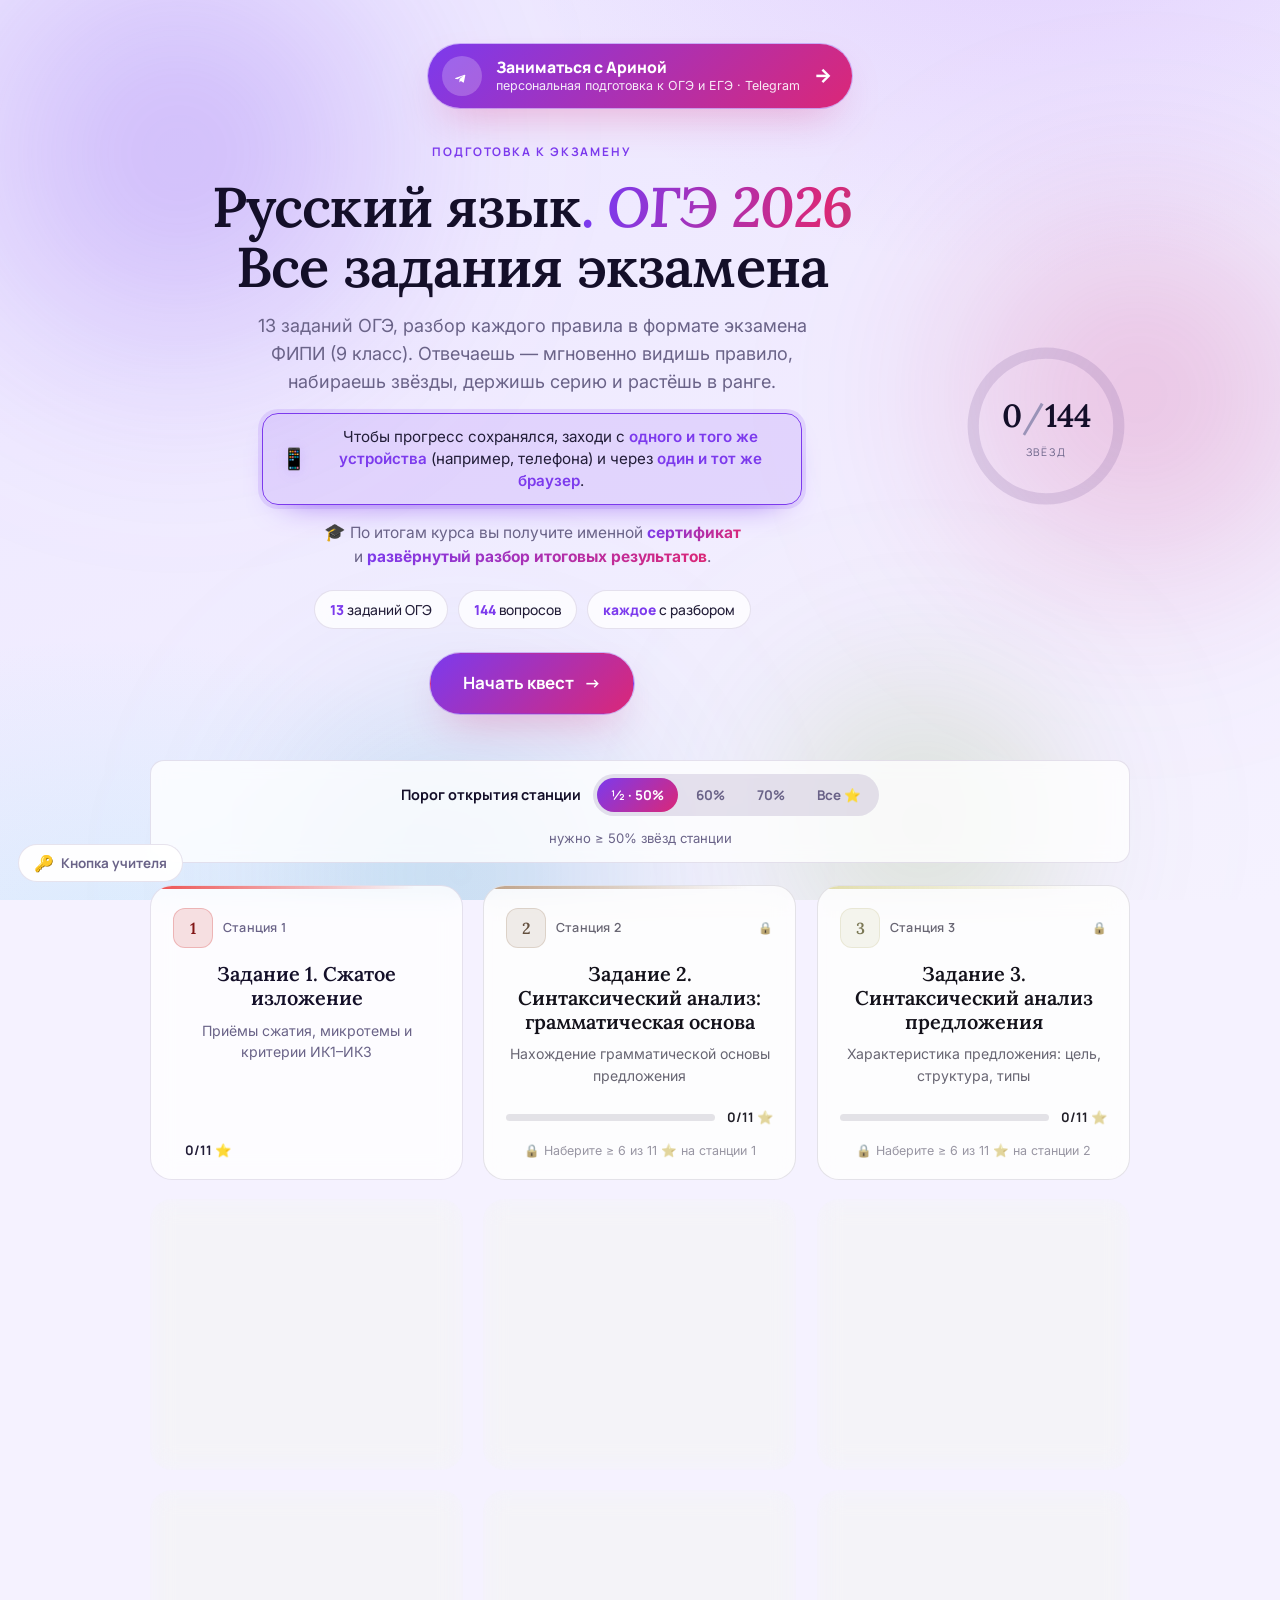
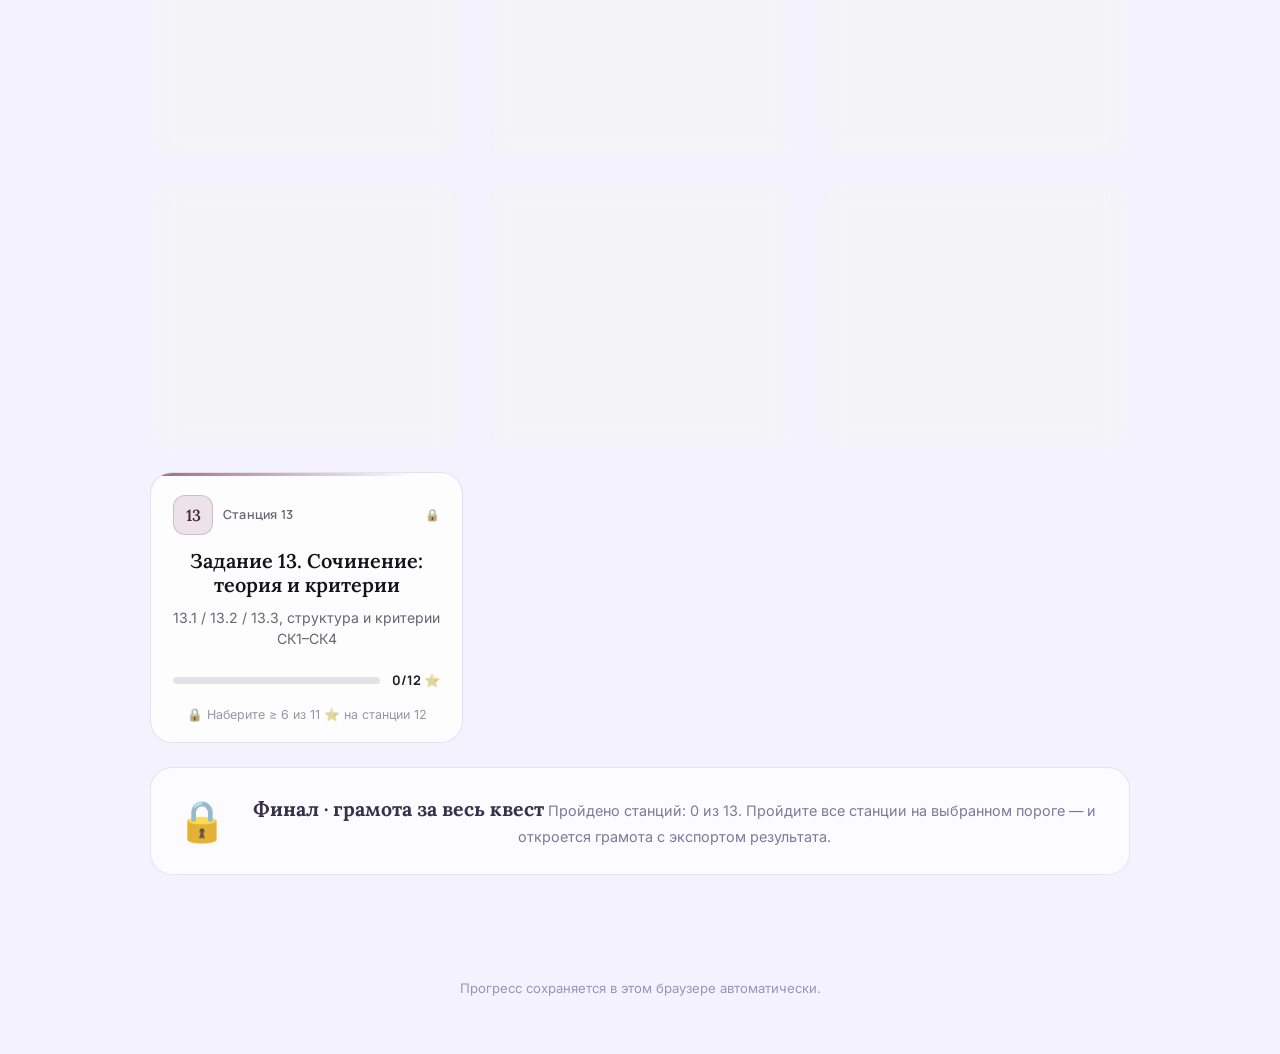
==== index.html @ b10a76df "Тренажёр ОГЭ 2026 по русскому языку — все задания 1–13 Co-Authored-By: Claude Opus 4.8 (1M context) " ====
<!doctype html>
<html lang="ru">
<head>
  <meta charset="utf-8" />
  <meta name="viewport" content="width=device-width, initial-scale=1, viewport-fit=cover" />
  <meta name="description" content="Тренажёр ОГЭ 2026 по русскому языку для 9 класса: все задания 1–13 в формате экзамена ФИПИ — изложение, синтаксический и пунктуационный анализ, орфография, грамматические нормы, синонимия словосочетаний, анализ текста, средства выразительности, лексика, сочинение 13.1/13.2/13.3. Разбор каждого правила. От репетитора Арины Галицкой." />
  <meta name="theme-color" content="#0b0d14" media="(prefers-color-scheme: dark)" />
  <meta name="theme-color" content="#f6f1e7" media="(prefers-color-scheme: light)" />
  <link rel="preconnect" href="https://fonts.googleapis.com" />
  <link rel="preconnect" href="https://fonts.gstatic.com" crossorigin />
  <link href="https://fonts.googleapis.com/css2?family=Inter:wght@400;500;600;700;800&family=Manrope:wght@500;600;700;800&family=Lora:ital,wght@0,500;0,600;0,700;1,500;1,600&display=swap" rel="stylesheet" />
  <title>Русский язык · ОГЭ 2026 — тренажёр всех заданий 1–13 (9 класс)</title>
  <link rel="stylesheet" href="styles.css?v=1" />
</head>
<body>
  <div class="aurora" aria-hidden="true">
    <span class="blob b1"></span><span class="blob b2"></span><span class="blob b3"></span><span class="blob b4"></span>
  </div>

  <div class="page">

    <!-- ===== MAP / HOME ===== -->
    <section class="view view-map" id="view-map">
      <a class="cta-banner cta-top" href="https://t.me/ArinaGalitskaya" target="_blank" rel="noopener" aria-label="Записаться на занятие с Ариной в Telegram">
        <span class="cta-ico" aria-hidden="true">
          <svg viewBox="0 0 24 24" width="20" height="20" fill="currentColor"><path d="M9.04 15.66 8.85 19.4c.27 0 .39-.11.53-.25l1.27-1.21 2.63 1.93c.48.27.83.13.95-.45l1.72-8.07.01-.01c.16-.74-.27-1.03-.74-.85L4.06 14.36c-.73.28-.72.69-.12.87l2.6.81 6.05-3.81c.29-.18.55-.08.34.1z"/></svg>
        </span>
        <span class="cta-content">
          <strong>Заниматься с&nbsp;Ариной</strong>
          <span class="cta-sub">персональная подготовка к&nbsp;ОГЭ и&nbsp;ЕГЭ · Telegram</span>
        </span>
        <span class="cta-arrow" aria-hidden="true">→</span>
      </a>

      <header class="hero">
        <div class="hero-body">
          <span class="eyebrow">подготовка к&nbsp;экзамену</span>
          <h1 class="hero-title">Русский язык<span class="hero-dot">.</span> <span class="grad">ОГЭ&nbsp;2026</span><br />Все задания экзамена</h1>
          <p class="hero-sub">13 заданий ОГЭ, разбор каждого правила в&nbsp;формате экзамена ФИПИ (9&nbsp;класс). Отвечаешь — мгновенно видишь правило, набираешь звёзды, держишь серию и&nbsp;растёшь в&nbsp;ранге.</p>
          <p class="hero-note"><span class="hero-note-ico" aria-hidden="true">📱</span><span>Чтобы прогресс сохранялся, заходи с&nbsp;<b>одного и&nbsp;того&nbsp;же устройства</b> (например, телефона) и&nbsp;через <b>один и&nbsp;тот&nbsp;же браузер</b>.</span></p>
          <p class="hero-reward"><span class="hero-reward-ico" aria-hidden="true">🎓</span> По итогам курса вы получите именной <b>сертификат</b> и&nbsp;<b>развёрнутый разбор итоговых результатов</b>.</p>
          <div class="hero-chips">
            <span class="chip"><b>13</b> заданий ОГЭ</span>
            <span class="chip"><b id="chip-q">130</b> вопросов</span>
            <span class="chip"><b>каждое</b> с&nbsp;разбором</span>
          </div>
          <button class="btn btn-primary btn-lg hero-cta" id="start-btn" type="button">
            <span id="start-label">Начать квест</span><span class="btn-arrow" aria-hidden="true">→</span>
          </button>
        </div>

        <div class="progress-orb" role="status" aria-label="Общий прогресс">
          <svg viewBox="0 0 120 120" class="orb-ring" aria-hidden="true">
            <defs>
              <linearGradient id="orbgrad" x1="0" y1="0" x2="1" y2="1">
                <stop offset="0%" stop-color="#c084fc" /><stop offset="100%" stop-color="#ec4899" />
              </linearGradient>
            </defs>
            <circle class="orb-track" cx="60" cy="60" r="52" />
            <circle class="orb-fill" id="orb-fill" cx="60" cy="60" r="52" />
          </svg>
          <div class="orb-inner">
            <span class="orb-num"><span id="stars-earned">0</span><span class="orb-slash">/</span><span id="stars-total">0</span></span>
            <span class="orb-label">звёзд</span>
          </div>
        </div>
      </header>

      <div class="rank-banner" id="rank-banner" hidden></div>

      <div class="settings" id="settings">
        <span class="set-label">Порог открытия станции</span>
        <div class="set-options" id="set-options" role="group" aria-label="Порог открытия станции">
          <button type="button" data-th="0.5">½&nbsp;· 50%</button>
          <button type="button" data-th="0.6">60%</button>
          <button type="button" data-th="0.7">70%</button>
          <button type="button" data-th="1">Все&nbsp;⭐</button>
        </div>
        <span class="set-hint" id="set-hint"></span>
      </div>

      <div class="map-grid" id="map-grid" aria-label="Карта квеста"></div>

      <div class="finale" id="finale"></div>

      <div class="map-footer">
        <button class="btn btn-ghost" id="reset-progress" type="button">Сбросить прогресс</button>
        <p class="map-note">Прогресс сохраняется в&nbsp;этом браузере автоматически.</p>
      </div>

      <button class="teacher-btn" id="teacher-btn" type="button" aria-label="Кнопка учителя — открыть все станции по коду">
        <span class="tb-ico" aria-hidden="true">🔑</span><span class="tb-text">Кнопка учителя</span>
      </button>
    </section>

    <!-- ===== STATION / PLAY ===== -->
    <section class="view view-station" id="view-station" hidden>
      <div class="station-bar">
        <button class="back-btn" id="back-btn" type="button" aria-label="Вернуться к карте">
          <span aria-hidden="true">←</span> К&nbsp;карте
        </button>
        <div class="station-meta">
          <span class="station-tag" id="st-tag">Ор</span>
          <span class="station-name" id="st-name">Станция</span>
        </div>
        <div class="hud">
          <span class="streak" id="streak" hidden>🔥&nbsp;<span id="streak-n">0</span></span>
          <span class="station-score"><span id="st-score">0</span><span class="muted">/<span id="st-score-total">0</span></span>&nbsp;⭐</span>
        </div>
      </div>

      <div class="track" aria-hidden="true"><div class="track-fill" id="track-fill"></div></div>

      <main class="content">
        <section class="card question" id="qcard">
          <div class="question-head">
            <span class="qnum">Вопрос <span id="qnum">1</span> <span class="muted">из <span id="qtotal">1</span></span></span>
          </div>
          <p class="qtext" id="qtext"></p>
          <div class="qpassage" id="qpassage" hidden></div>
          <div class="board" id="board" aria-live="polite"></div>
          <div class="feedback" id="feedback" hidden></div>
          <div class="controls">
            <button id="next-btn" class="btn btn-primary" type="button" hidden>
              <span id="next-label">Следующий вопрос</span>
              <span class="btn-arrow" aria-hidden="true">→</span>
            </button>
          </div>
        </section>
      </main>
    </section>

    <!-- ===== STATION RESULT ===== -->
    <section class="view view-result" id="view-result" hidden>
      <div class="result-card card">
        <div class="result-badge" id="result-badge">⭐</div>
        <h2 class="result-title" id="result-title">Станция пройдена!</h2>
        <p class="result-score" id="result-score"></p>
        <p class="result-sub" id="result-sub"></p>
        <div class="result-actions">
          <button class="btn btn-primary btn-lg" id="result-next" type="button" hidden>
            <span>Следующая станция</span><span class="btn-arrow" aria-hidden="true">→</span>
          </button>
          <button class="btn btn-soft" id="result-retry" type="button">Пройти заново</button>
          <button class="btn btn-ghost" id="result-map" type="button">К&nbsp;карте квеста</button>
        </div>
      </div>
    </section>

    <!-- ===== FINAL CERTIFICATE ===== -->
    <section class="view view-cert" id="view-certificate" hidden>
      <div class="cert-wrap">
        <div class="cert" id="cert">
          <span class="cert-seal" aria-hidden="true">★</span>
          <span class="cert-eyebrow">Подготовка к&nbsp;ОГЭ и&nbsp;ЕГЭ с&nbsp;Ариной</span>
          <h2 class="cert-title">Грамота</h2>
          <p class="cert-line">награждается</p>
          <input class="cert-name" id="cert-name" type="text" maxlength="40" placeholder="впишите имя ученика" autocomplete="off" />
          <p class="cert-line">за прохождение квеста<br><b>«Русский язык. ОГЭ&nbsp;2026»</b></p>
          <div class="cert-stats">
            <div class="cert-stat"><span id="cert-stars">0/100</span><small>звёзд</small></div>
            <div class="cert-stat"><span id="cert-pct">0%</span><small>верных</small></div>
            <div class="cert-stat"><span id="cert-rank">—</span><small>ранг</small></div>
          </div>
          <p class="cert-date" id="cert-date"></p>
        </div>
        <div class="cert-actions">
          <button class="btn btn-primary btn-lg" id="cert-analysis" type="button">📊&nbsp;Рекомендации и&nbsp;разбор ошибок</button>
          <button class="btn btn-soft" id="cert-copy" type="button">📋&nbsp;Скопировать результат</button>
          <button class="btn btn-soft" id="cert-png" type="button">🖼&nbsp;Сохранить грамоту</button>
          <a class="btn btn-soft" id="cert-tg" target="_blank" rel="noopener">✈️&nbsp;Отправить репетитору</a>
          <button class="btn btn-ghost" id="cert-map" type="button">К&nbsp;карте</button>
        </div>
      </div>
    </section>

    <!-- ===== ANALYSIS / RECOMMENDATIONS ===== -->
    <section class="view view-analysis" id="view-analysis" hidden>
      <div class="analysis-wrap">
        <h2 class="analysis-title">Твой разбор и&nbsp;рекомендации</h2>
        <p class="analysis-sub" id="analysis-sub"></p>
        <div class="analysis-body" id="analysis-body"></div>
        <div class="analysis-arina">
          <span class="arina-ico" aria-hidden="true">💬</span>
          <p>Если по&nbsp;каким-то темам остаются сложности — <b>обязательно обратись к&nbsp;Арине</b>. На&nbsp;занятии вы разберёте ошибки персонально и&nbsp;закроете пробелы.</p>
          <a class="btn btn-primary" href="https://t.me/ArinaGalitskaya" target="_blank" rel="noopener">Написать Арине в&nbsp;Telegram</a>
        </div>
        <div class="analysis-actions">
          <button class="btn btn-soft" id="analysis-copy" type="button">📋&nbsp;Скопировать рекомендации</button>
          <button class="btn btn-ghost" id="analysis-back" type="button">← К&nbsp;грамоте</button>
          <button class="btn btn-ghost" id="analysis-map" type="button">К&nbsp;карте</button>
        </div>
      </div>
    </section>

  </div>

  <div class="toast" id="toast" hidden></div>
  <canvas id="confetti" aria-hidden="true"></canvas>

  <script src="data.js?v=1"></script>
  <script src="app.js?v=1"></script>
</body>
</html>
---- styles.css ----
/* ============================================================
   Русский язык · 10 класс — квест-тренажёр
   Учительская · подготовка к ЕГЭ  ·  commercial / animated build
   ============================================================ */

:root {
  --bg: #0a0616;
  --bg-2: #150a2e;
  --surface: rgba(255, 255, 255, 0.05);
  --surface-2: rgba(255, 255, 255, 0.08);
  --surface-3: rgba(255, 255, 255, 0.12);
  --text: #ece9fb;
  --text-strong: #ffffff;
  --muted: #a9a4cc;
  --faint: #756f9a;
  --line: rgba(255, 255, 255, 0.12);
  --line-strong: rgba(255, 255, 255, 0.22);

  /* vibrant, youthful neon palette */
  --accent: #a855f7;     /* electric violet  */
  --accent-2: #ec4899;   /* hot pink         */
  --accent-3: #d946ef;   /* fuchsia          */
  --accent-soft: rgba(168, 85, 247, 0.2);

  --violet: #8b5cf6;
  --cyan: #22d3ee;
  --lime: #a3e635;
  --pink: #f472b6;

  --good: #2ee6a6;
  --good-bg: rgba(46, 230, 166, 0.15);
  --bad: #ff5d7a;
  --bad-bg: rgba(255, 93, 122, 0.15);

  --radius: 22px;
  --radius-sm: 14px;
  --shadow: 0 30px 70px -32px rgba(0, 0, 0, 0.85);
  --shadow-sm: 0 16px 36px -20px rgba(0, 0, 0, 0.7);
  --glow: 0 0 0 1px rgba(168, 85, 247, 0.45), 0 18px 54px -14px rgba(236, 72, 153, 0.55);

  --font-body: "Inter", system-ui, -apple-system, "Segoe UI", Roboto, sans-serif;
  --font-ui: "Manrope", var(--font-body);
  --font-display: "Lora", Georgia, "Times New Roman", serif;
}

@media (prefers-color-scheme: light) {
  :root {
    --bg: #f5f2ff;
    --bg-2: #ece6ff;
    --surface: rgba(255, 255, 255, 0.78);
    --surface-2: rgba(255, 255, 255, 0.95);
    --surface-3: #ffffff;
    --text: #221d38;
    --text-strong: #140f29;
    --muted: #6a6388;
    --faint: #9a93b8;
    --line: rgba(60, 30, 110, 0.12);
    --line-strong: rgba(60, 30, 110, 0.22);

    --accent: #7c3aed;
    --accent-2: #db2777;
    --accent-3: #c026d3;
    --accent-soft: rgba(124, 58, 237, 0.13);

    --violet: #7c3aed;
    --cyan: #0891b2;
    --lime: #65a30d;
    --pink: #db2777;

    --good: #0fae74;
    --good-bg: rgba(15, 174, 116, 0.12);
    --bad: #e23d57;
    --bad-bg: rgba(226, 61, 87, 0.1);

    --shadow: 0 30px 64px -32px rgba(80, 40, 140, 0.4);
    --shadow-sm: 0 16px 32px -22px rgba(80, 40, 140, 0.35);
    --glow: 0 0 0 1px rgba(124, 58, 237, 0.3), 0 18px 44px -16px rgba(219, 39, 119, 0.4);
  }
}

* { box-sizing: border-box; }
html { -webkit-text-size-adjust: 100%; scroll-behavior: smooth; }
[hidden] { display: none !important; }

body {
  margin: 0;
  font-family: var(--font-body);
  color: var(--text);
  background: var(--bg);
  min-height: 100vh;
  line-height: 1.55;
  -webkit-font-smoothing: antialiased;
  overflow-x: hidden;
}

/* ---------- animated aurora background ---------- */
.aurora {
  position: fixed;
  inset: 0;
  z-index: -1;
  overflow: hidden;
  background:
    radial-gradient(900px 640px at 82% -12%, rgba(168, 85, 247, 0.16), transparent 60%),
    radial-gradient(820px 560px at 8% 108%, rgba(34, 211, 238, 0.12), transparent 60%),
    linear-gradient(160deg, var(--bg-2), var(--bg));
}
.blob {
  position: absolute;
  border-radius: 50%;
  filter: blur(70px);
  opacity: 0.6;
  will-change: transform;
  mix-blend-mode: screen;
}
.b1 { width: 48vw; height: 48vw; left: -10vw; top: -12vw; background: radial-gradient(circle, var(--accent), transparent 70%); animation: drift1 22s ease-in-out infinite; }
.b2 { width: 42vw; height: 42vw; right: -10vw; top: 14vh; background: radial-gradient(circle, var(--accent-2), transparent 70%); opacity: 0.5; animation: drift2 28s ease-in-out infinite; }
.b3 { width: 40vw; height: 40vw; left: 16vw; bottom: -18vw; background: radial-gradient(circle, var(--cyan), transparent 70%); opacity: 0.42; animation: drift3 26s ease-in-out infinite; }
.b4 { width: 32vw; height: 32vw; right: 12vw; bottom: -10vw; background: radial-gradient(circle, var(--lime), transparent 70%); opacity: 0.3; animation: drift1 30s ease-in-out infinite reverse; }
@keyframes drift1 { 0%,100% { transform: translate(0,0) scale(1); } 50% { transform: translate(9vw, 7vh) scale(1.18); } }
@keyframes drift2 { 0%,100% { transform: translate(0,0) scale(1); } 50% { transform: translate(-8vw, 9vh) scale(1.12); } }
@keyframes drift3 { 0%,100% { transform: translate(0,0) scale(1); } 50% { transform: translate(7vw, -8vh) scale(1.2); } }
@media (prefers-color-scheme: light) { .blob { opacity: 0.3; mix-blend-mode: multiply; } .b2 { opacity: 0.26; } .b3,.b4 { opacity: 0.22; } }

.page {
  max-width: 1060px;
  margin: 0 auto;
  padding: clamp(18px, 3.5vw, 44px) clamp(16px, 4vw, 40px) 56px;
  text-align: center;
}

em { font-style: italic; }
b { font-weight: 600; color: var(--text-strong); }
.muted { color: var(--muted); }

/* view transition */
.view { animation: viewIn 0.45s ease; }
@keyframes viewIn { from { opacity: 0; } to { opacity: 1; } }

/* ---------- BRAND BAR ---------- */
.brandbar {
  display: flex;
  align-items: center;
  justify-content: center;
  margin-bottom: clamp(18px, 3vw, 32px);
}
.brand {
  display: inline-flex; align-items: center; gap: 9px;
  font-family: var(--font-ui); font-weight: 800; font-size: 1.02rem;
  letter-spacing: 0.01em; color: var(--text-strong);
}
.brand-dot {
  width: 13px; height: 13px; border-radius: 50%;
  background: linear-gradient(135deg, var(--accent), var(--accent-3));
  box-shadow: 0 0 0 4px var(--accent-soft);
  animation: pulse 2.6s ease-in-out infinite;
}
@keyframes pulse { 0%,100% { box-shadow: 0 0 0 4px var(--accent-soft); } 50% { box-shadow: 0 0 0 8px transparent; } }
.brand-pill {
  font-family: var(--font-ui); font-size: 0.72rem; font-weight: 700;
  letter-spacing: 0.1em; text-transform: uppercase; color: var(--accent);
  padding: 6px 13px; border: 1px solid var(--line-strong); border-radius: 100px;
  background: var(--surface);
}

/* ---------- HERO ---------- */
.hero {
  display: grid;
  grid-template-columns: 1fr auto;
  gap: clamp(20px, 4vw, 48px);
  align-items: center;
  margin-bottom: clamp(26px, 5vw, 46px);
}
.eyebrow {
  display: inline-flex; align-items: center; gap: 8px;
  font-family: var(--font-ui);
  font-size: 0.74rem; font-weight: 700; letter-spacing: 0.16em; text-transform: uppercase;
  color: var(--accent);
}
.hero-title {
  font-family: var(--font-display);
  font-weight: 600;
  font-size: clamp(2.05rem, 5.4vw, 3.5rem);
  line-height: 1.07;
  letter-spacing: -0.015em;
  margin: 14px 0 14px;
  color: var(--text-strong);
}
.grad {
  background: linear-gradient(100deg, var(--accent), var(--accent-2) 45%, var(--cyan));
  background-size: 200% auto;
  -webkit-background-clip: text; background-clip: text;
  -webkit-text-fill-color: transparent; color: transparent;
  animation: shimmer 6s linear infinite;
  font-style: italic;
}
@keyframes shimmer { to { background-position: 200% center; } }
.hero-dot { color: var(--accent); }
.hero-sub {
  font-size: clamp(1rem, 1.5vw, 1.13rem);
  color: var(--muted);
  max-width: 52ch;
  margin: 0 auto 18px;
}
.hero-note {
  display: inline-flex;
  align-items: center;
  gap: 11px;
  max-width: 54ch;
  margin: 0 auto 14px;
  padding: 12px 18px;
  text-align: center;
  font-size: 0.95rem;
  line-height: 1.45;
  color: var(--text);
  border: 1px solid var(--accent);
  border-radius: 16px;
  background: var(--accent-soft);
  box-shadow: 0 0 0 4px var(--accent-soft), 0 14px 34px -22px var(--accent);
}
.hero-note b { color: var(--accent); }
.hero-note-ico {
  flex-shrink: 0;
  font-size: 1.3rem;
  filter: drop-shadow(0 2px 6px var(--accent-soft));
  animation: noteBob 2.8s ease-in-out infinite;
}
@keyframes noteBob { 0%,100% { transform: translateY(0); } 50% { transform: translateY(-3px); } }
.hero-reward {
  max-width: 52ch;
  margin: 0 auto 22px;
  font-size: 0.97rem;
  line-height: 1.5;
  color: var(--muted);
}
.hero-reward-ico { font-size: 1.08rem; }
.hero-reward b {
  font-weight: 700;
  background: linear-gradient(100deg, var(--accent), var(--accent-2));
  -webkit-background-clip: text; background-clip: text;
  -webkit-text-fill-color: transparent; color: transparent;
}
.hero-chips { display: flex; flex-wrap: wrap; gap: 10px; margin-bottom: 24px; justify-content: center; }
.chip {
  font-family: var(--font-ui); font-size: 0.86rem; font-weight: 500;
  color: var(--text);
  padding: 8px 15px; border: 1px solid var(--line); border-radius: 100px;
  background: var(--surface); backdrop-filter: blur(8px);
}
.chip b { color: var(--accent); font-weight: 800; }
.hero-cta { animation: viewIn 0.6s 0.1s both, glowPulse 2.6s 1s ease-in-out infinite; }
@keyframes glowPulse {
  0%, 100% { box-shadow: 0 0 0 1px rgba(168,85,247,0.45), 0 14px 40px -16px rgba(236,72,153,0.5); }
  50% { box-shadow: 0 0 0 1px rgba(236,72,153,0.6), 0 20px 60px -10px rgba(168,85,247,0.7); }
}

/* progress orb */
.progress-orb {
  position: relative;
  width: clamp(124px, 22vw, 168px);
  height: clamp(124px, 22vw, 168px);
  flex-shrink: 0; justify-self: end;
}
.orb-ring { width: 100%; height: 100%; transform: rotate(-90deg); }
.orb-track { fill: none; stroke: var(--line); stroke-width: 8; }
.orb-fill {
  fill: none; stroke: url(#orbgrad); stroke-width: 8; stroke-linecap: round;
  transition: stroke-dashoffset 1s cubic-bezier(0.3, 0.8, 0.2, 1);
  filter: drop-shadow(0 0 8px var(--accent-soft));
}
.orb-inner { position: absolute; inset: 0; display: flex; flex-direction: column; align-items: center; justify-content: center; text-align: center; }
.orb-num { font-family: var(--font-display); font-size: clamp(1.5rem, 3.6vw, 2rem); font-weight: 600; color: var(--text-strong); letter-spacing: -0.02em; }
.orb-slash { color: var(--faint); margin: 0 1px; }
.orb-label { font-family: var(--font-ui); font-size: 0.66rem; letter-spacing: 0.16em; text-transform: uppercase; color: var(--muted); margin-top: 3px; }

/* ---------- RANK BANNER ---------- */
.rank-banner {
  position: relative; overflow: hidden;
  display: flex; flex-direction: column; gap: 2px;
  padding: 16px 22px; margin-bottom: 26px;
  border: 1px solid var(--line); border-left: 3px solid var(--accent);
  border-radius: var(--radius-sm);
  background: var(--surface); backdrop-filter: blur(8px);
  animation: viewIn 0.5s both;
}
.rb-label { font-family: var(--font-ui); font-size: 0.68rem; letter-spacing: 0.14em; text-transform: uppercase; color: var(--muted); }
.rb-title { font-family: var(--font-display); font-size: 1.32rem; font-weight: 600; color: var(--accent); }
.rb-note { font-size: 0.92rem; color: var(--muted); }

/* ---------- MAP GRID ---------- */
.map-grid {
  display: grid;
  grid-template-columns: repeat(auto-fill, minmax(264px, 1fr));
  gap: clamp(14px, 2vw, 20px);
}
.station-card {
  --hue: 40;
  position: relative;
  display: flex; flex-direction: column; gap: 10px;
  text-align: center;
  padding: 22px 22px 18px;
  border: 1px solid var(--line);
  border-radius: var(--radius);
  background: var(--surface);
  backdrop-filter: blur(12px);
  color: inherit; font: inherit;
  cursor: pointer; overflow: hidden;
  transition: transform 0.3s cubic-bezier(0.2,0.7,0.2,1), border-color 0.25s, box-shadow 0.3s, background 0.25s;
  animation: cardIn 0.55s cubic-bezier(0.2,0.7,0.2,1) both;
  animation-delay: var(--d, 0s);
}
@keyframes cardIn { from { opacity: 0; transform: translateY(22px) scale(0.97); } to { opacity: 1; transform: none; } }
.station-card::before {
  content: ""; position: absolute; inset: 0 0 auto 0; height: 3px;
  background: linear-gradient(90deg, hsl(var(--hue) 80% 62%), transparent 85%);
}
.station-card::after {
  content: ""; position: absolute; inset: 0;
  background: radial-gradient(420px 200px at 50% -40%, hsl(var(--hue) 80% 60% / 0.18), transparent 70%);
  opacity: 0; transition: opacity 0.35s; pointer-events: none;
}
.station-card:not(.is-locked):hover {
  transform: translateY(-6px);
  border-color: hsl(var(--hue) 70% 60% / 0.5);
  box-shadow: 0 26px 60px -28px hsl(var(--hue) 70% 40% / 0.55);
  background: var(--surface-2);
}
.station-card:not(.is-locked):hover::after { opacity: 1; }
.station-card:focus-visible { outline: 2px solid var(--accent); outline-offset: 3px; }
.station-card.is-locked { cursor: not-allowed; opacity: 0.5; filter: saturate(0.35); }
.sc-top { display: flex; align-items: center; gap: 10px; font-size: 0.78rem; }
.sc-tag {
  display: inline-flex; align-items: center; justify-content: center;
  width: 40px; height: 40px; border-radius: 12px;
  font-family: var(--font-display); font-weight: 600; font-size: 1rem;
  color: hsl(var(--hue) 78% 74%);
  background: hsl(var(--hue) 62% 55% / 0.16);
  border: 1px solid hsl(var(--hue) 62% 60% / 0.32);
  flex-shrink: 0;
  transition: transform 0.3s;
}
.station-card:not(.is-locked):hover .sc-tag { transform: scale(1.08) rotate(-4deg); }
@media (prefers-color-scheme: light) { .sc-tag { color: hsl(var(--hue) 70% 30%); } }
.sc-num { font-family: var(--font-ui); color: var(--muted); font-weight: 600; letter-spacing: 0.02em; }
.sc-status { margin-left: auto; color: var(--good); font-weight: 700; font-size: 0.74rem; }
.sc-status.retry { color: var(--accent); }
.station-card.is-locked .sc-status { color: var(--faint); }
.sc-title { font-family: var(--font-display); font-weight: 600; font-size: 1.24rem; line-height: 1.2; margin: 4px 0 0; color: var(--text-strong); }
.sc-sub { font-size: 0.88rem; color: var(--muted); margin: 0; flex-grow: 1; }
.sc-foot { display: flex; align-items: center; gap: 12px; margin-top: 10px; }
.sc-bar { flex: 1; height: 7px; border-radius: 100px; background: var(--line); overflow: hidden; }
.sc-bar span { display: block; height: 100%; border-radius: 100px; background: linear-gradient(90deg, hsl(var(--hue) 65% 52%), hsl(var(--hue) 80% 66%)); transition: width 0.7s cubic-bezier(0.3,0.8,0.2,1); }
.sc-stars { font-family: var(--font-ui); font-size: 0.82rem; font-weight: 700; color: var(--text); white-space: nowrap; }
.sc-lock-note { font-size: 0.78rem; color: var(--faint); margin: 4px 0 0; }
.station-card.is-done { border-color: hsl(var(--hue) 55% 50% / 0.35); }

/* ---------- MAP FOOTER ---------- */
.map-footer { margin-top: 38px; display: flex; flex-direction: column; align-items: center; gap: 10px; }
.map-note { font-size: 0.82rem; color: var(--faint); margin: 0; }

/* ============================================================
   STATION PLAY
   ============================================================ */
.station-bar { display: flex; align-items: center; gap: 12px; margin-bottom: 18px; }
.back-btn {
  display: inline-flex; align-items: center; gap: 6px;
  padding: 9px 16px; border: 1px solid var(--line); border-radius: 100px;
  background: var(--surface); color: var(--text);
  font: inherit; font-family: var(--font-ui); font-size: 0.88rem; font-weight: 600;
  cursor: pointer; transition: border-color 0.2s, background 0.2s, transform 0.15s;
}
.back-btn:hover { border-color: var(--line-strong); background: var(--surface-2); transform: translateX(-2px); }
.station-meta { display: flex; align-items: center; gap: 10px; margin-left: auto; margin-right: auto; min-width: 0; }
.station-tag {
  --hue: 40;
  display: inline-flex; align-items: center; justify-content: center;
  width: 34px; height: 34px; border-radius: 10px;
  font-family: var(--font-display); font-weight: 600;
  color: hsl(var(--hue) 78% 74%);
  background: hsl(var(--hue) 62% 55% / 0.16);
  border: 1px solid hsl(var(--hue) 62% 60% / 0.32);
  flex-shrink: 0;
}
@media (prefers-color-scheme: light) { .station-tag { color: hsl(var(--hue) 70% 30%); } }
.station-name { font-family: var(--font-display); font-weight: 600; font-size: 1.02rem; color: var(--text-strong); white-space: nowrap; overflow: hidden; text-overflow: ellipsis; }
.hud { display: flex; align-items: center; gap: 10px; }
.streak {
  font-family: var(--font-ui); font-weight: 800; font-size: 0.92rem;
  padding: 6px 12px; border-radius: 100px;
  color: #ff8a3d; background: rgba(255, 138, 61, 0.14);
  border: 1px solid rgba(255, 138, 61, 0.35);
  white-space: nowrap;
}
.streak.bump { animation: bump 0.45s cubic-bezier(0.3, 1.4, 0.4, 1); }
@keyframes bump { 0% { transform: scale(1); } 40% { transform: scale(1.28); } 100% { transform: scale(1); } }
.station-score { font-family: var(--font-ui); font-size: 0.95rem; font-weight: 700; white-space: nowrap; }

/* track */
.track { height: 7px; border-radius: 100px; background: var(--line); overflow: hidden; margin-bottom: 24px; }
.track-fill { height: 100%; width: 0; border-radius: 100px; background: linear-gradient(90deg, var(--accent-3), var(--accent)); transition: width 0.55s cubic-bezier(0.3,0.8,0.2,1); box-shadow: 0 0 12px var(--accent-soft); }

/* ---------- CARD ---------- */
.card {
  background: var(--surface);
  border: 1px solid var(--line);
  border-radius: var(--radius);
  padding: clamp(22px, 4vw, 40px);
  backdrop-filter: blur(14px);
  box-shadow: var(--shadow-sm);
}
.question.swap { animation: qSwap 0.4s cubic-bezier(0.2,0.7,0.2,1); }
@keyframes qSwap { from { opacity: 0; transform: translateX(26px); } to { opacity: 1; transform: none; } }
.question-head { margin-bottom: 14px; }
.qnum { font-family: var(--font-ui); font-size: 0.78rem; letter-spacing: 0.08em; text-transform: uppercase; color: var(--muted); font-weight: 700; }
.qtext { font-family: var(--font-display); font-size: clamp(1.2rem, 2.6vw, 1.55rem); font-weight: 500; line-height: 1.34; color: var(--text-strong); margin: 0 0 6px; }
.qpassage {
  margin: 16px 0 4px; padding: 16px 20px;
  border-left: 3px solid var(--accent); border-radius: 0 var(--radius-sm) var(--radius-sm) 0;
  background: var(--accent-soft); font-size: 1.06rem; font-style: italic; color: var(--text);
}

/* ---------- OPTIONS ---------- */
.board { display: grid; gap: 12px; margin-top: 22px; }
.board-compact { grid-template-columns: 1fr 1fr; }
@media (max-width: 460px) { .board-compact { grid-template-columns: 1fr; } }
.option {
  position: relative; overflow: hidden;
  display: flex; align-items: center; gap: 14px;
  width: 100%; text-align: center;
  padding: 16px 20px;
  border: 1px solid var(--line-strong); border-radius: var(--radius-sm);
  background: var(--surface-2); color: var(--text);
  font: inherit; font-size: 1.05rem; cursor: pointer;
  transition: transform 0.15s ease, border-color 0.18s, background 0.18s, box-shadow 0.18s;
  animation: optIn 0.4s cubic-bezier(0.2,0.7,0.2,1) both;
  animation-delay: var(--d, 0s);
}
@keyframes optIn { from { opacity: 0; transform: translateY(10px); } to { opacity: 1; transform: none; } }
.board-compact .option { justify-content: center; font-family: var(--font-display); font-size: 1.55rem; font-weight: 600; padding: 22px; }
.option .opt-text { flex: 1; }
.option:not(.locked):hover { border-color: var(--accent); transform: translateY(-2px); box-shadow: var(--shadow-sm); }
.option:not(.locked):active { transform: scale(0.985); }
.option:focus-visible { outline: 2px solid var(--accent); outline-offset: 2px; }
.option.locked { cursor: default; }
.option.locked:not(.correct):not(.wrong) { opacity: 0.45; }
.option.correct { border-color: var(--good); background: var(--good-bg); color: var(--text-strong); animation: pop 0.45s cubic-bezier(0.3,1.4,0.4,1); }
.option.correct::after { content: "✓"; color: var(--good); font-weight: 800; font-size: 1.1rem; }
.option.wrong { border-color: var(--bad); background: var(--bad-bg); animation: shake 0.4s; }
.option.wrong::after { content: "✕"; color: var(--bad); font-weight: 800; font-size: 1.1rem; }
.board-compact .option.correct::after, .board-compact .option.wrong::after { margin-left: 8px; }
@keyframes pop { 0% { transform: scale(1); } 45% { transform: scale(1.035); } 100% { transform: scale(1); } }
@keyframes shake { 0%,100% { transform: translateX(0); } 20% { transform: translateX(-7px); } 40% { transform: translateX(6px); } 60% { transform: translateX(-4px); } 80% { transform: translateX(3px); } }

/* floating +1 */
.floatstar {
  position: fixed; z-index: 60; pointer-events: none;
  font-family: var(--font-ui); font-weight: 800; font-size: 1.2rem;
  color: var(--accent); text-shadow: 0 2px 10px rgba(0,0,0,0.3);
  animation: floatup 0.9s cubic-bezier(0.2,0.7,0.2,1) forwards;
}
@keyframes floatup { 0% { opacity: 0; transform: translateY(0) scale(0.7); } 20% { opacity: 1; } 100% { opacity: 0; transform: translateY(-60px) scale(1.1); } }

/* ---------- FEEDBACK ---------- */
.feedback {
  margin-top: 20px; padding: 16px 20px;
  border-radius: var(--radius-sm); border: 1px solid var(--line);
  display: flex; flex-direction: column; gap: 5px;
  animation: rise 0.32s ease;
}
@keyframes rise { from { opacity: 0; transform: translateY(8px); } to { opacity: 1; transform: none; } }
.feedback.ok { border-color: var(--good); background: var(--good-bg); }
.feedback.no { border-color: var(--bad); background: var(--bad-bg); }
.fb-head { font-family: var(--font-ui); font-weight: 800; font-size: 0.96rem; display: flex; align-items: center; justify-content: center; gap: 7px; }
.feedback.ok .fb-head { color: var(--good); }
.feedback.no .fb-head { color: var(--bad); }
.fb-body { font-size: 0.99rem; color: var(--text); }

/* ---------- CONTROLS / BUTTONS ---------- */
.controls { margin-top: 22px; display: flex; gap: 12px; flex-wrap: wrap; }
.btn {
  position: relative; overflow: hidden;
  display: inline-flex; align-items: center; justify-content: center; gap: 10px;
  padding: 14px 26px; border-radius: 100px;
  font: inherit; font-family: var(--font-ui); font-weight: 700; font-size: 1rem;
  cursor: pointer; border: 1px solid transparent;
  transition: transform 0.15s ease, box-shadow 0.25s, background 0.2s, border-color 0.2s;
}
.btn-lg { padding: 16px 32px; font-size: 1.06rem; }
.btn:focus-visible { outline: 2px solid var(--accent); outline-offset: 2px; }
.btn-primary { background: linear-gradient(135deg, var(--accent), var(--accent-2)); color: #fff; box-shadow: var(--glow); }
.btn-primary::before {
  content: ""; position: absolute; top: 0; left: -120%; width: 60%; height: 100%;
  background: linear-gradient(100deg, transparent, rgba(255,255,255,0.55), transparent);
  transform: skewX(-18deg);
}
.btn-primary:hover { transform: translateY(-2px); }
.btn-primary:hover::before { animation: sheen 0.8s; }
@keyframes sheen { to { left: 130%; } }
.btn-soft { background: var(--surface-2); border-color: var(--line-strong); color: var(--text); }
.btn-soft:hover { border-color: var(--accent); transform: translateY(-2px); }
.btn-ghost { background: transparent; color: var(--muted); border-color: var(--line); }
.btn-ghost:hover { color: var(--text-strong); border-color: var(--line-strong); background: var(--surface); }
.btn-arrow { transition: transform 0.2s ease; }
.btn:hover .btn-arrow { transform: translateX(3px); }

/* ============================================================
   RESULT
   ============================================================ */
.view-result { display: flex; justify-content: center; padding-top: clamp(16px, 6vh, 60px); }
.result-card { max-width: 580px; text-align: center; animation: resultIn 0.5s cubic-bezier(0.2,0.7,0.2,1); box-shadow: var(--shadow); }
@keyframes resultIn { from { opacity: 0; transform: translateY(20px) scale(0.96); } to { opacity: 1; transform: none; } }
.result-badge { font-size: 3.6rem; line-height: 1; display: inline-block; animation: badgePop 0.7s cubic-bezier(0.3,1.5,0.4,1) both; }
@keyframes badgePop { 0% { transform: scale(0) rotate(-30deg); opacity: 0; } 60% { transform: scale(1.25) rotate(8deg); } 100% { transform: scale(1) rotate(0); opacity: 1; } }
.result-title { font-family: var(--font-display); font-weight: 700; font-size: clamp(1.65rem, 4vw, 2.2rem); color: var(--text-strong); margin: 14px 0 10px; }
.result-score { font-size: 1.12rem; margin: 0 0 6px; }
.result-sub { color: var(--muted); margin: 0 0 26px; }
.result-actions { display: flex; flex-wrap: wrap; gap: 12px; justify-content: center; }

/* confetti */
#confetti { position: fixed; inset: 0; width: 100%; height: 100%; pointer-events: none; z-index: 70; }

/* ============================================================
   SETTINGS (unlock threshold)
   ============================================================ */
.settings {
  display: flex; align-items: center; flex-wrap: wrap; gap: 12px; justify-content: center;
  margin-bottom: 22px; padding: 13px 18px;
  border: 1px solid var(--line); border-radius: var(--radius-sm);
  background: var(--surface); backdrop-filter: blur(8px);
  animation: viewIn 0.5s both;
}
.set-label { font-family: var(--font-ui); font-weight: 700; font-size: 0.9rem; color: var(--text-strong); }
.set-options { display: inline-flex; gap: 4px; background: var(--line); padding: 4px; border-radius: 100px; }
.set-options button {
  font: inherit; font-family: var(--font-ui); font-weight: 700; font-size: 0.84rem;
  color: var(--muted); padding: 7px 14px; border: none; border-radius: 100px;
  background: transparent; cursor: pointer; transition: color 0.2s, background 0.2s, box-shadow 0.2s; white-space: nowrap;
}
.set-options button:hover { color: var(--text-strong); }
.set-options button.active { color: #fff; background: linear-gradient(135deg, var(--accent), var(--accent-2)); box-shadow: var(--shadow-sm); }
.set-hint { font-size: 0.82rem; color: var(--muted); width: 100%; }

/* ============================================================
   FINALE CARD
   ============================================================ */
.finale { margin-top: clamp(16px, 2.5vw, 24px); }
.finale-card {
  position: relative; overflow: hidden;
  display: flex; align-items: center; gap: 18px;
  width: 100%; text-align: center; font: inherit; color: inherit;
  padding: 22px 26px; border-radius: var(--radius);
  border: 1px solid var(--line); background: var(--surface); backdrop-filter: blur(12px);
}
.finale-card.locked { opacity: 0.85; cursor: not-allowed; }
.finale-card.unlocked {
  cursor: pointer;
  border-color: rgba(243, 201, 105, 0.5);
  background: linear-gradient(120deg, var(--accent-soft), transparent 70%);
  box-shadow: var(--glow);
}
.finale-card.unlocked:hover { transform: translateY(-3px); transition: transform 0.25s; }
.finale-trophy { font-size: 2.5rem; flex-shrink: 0; }
.finale-card.unlocked .finale-trophy { animation: float 3s ease-in-out infinite; }
@keyframes float { 0%,100% { transform: translateY(0); } 50% { transform: translateY(-7px); } }
.finale-body { flex: 1; min-width: 0; }
.finale-title { font-family: var(--font-display); font-weight: 700; font-size: 1.22rem; color: var(--text-strong); margin: 0 0 3px; }
.finale-sub { font-size: 0.9rem; color: var(--muted); margin: 0; }
.finale-bar { height: 6px; max-width: 340px; border-radius: 100px; background: var(--line); overflow: hidden; margin: 10px auto 0; }
.finale-bar span { display: block; height: 100%; border-radius: 100px; background: linear-gradient(90deg, var(--accent-3), var(--accent)); transition: width 0.7s cubic-bezier(0.3,0.8,0.2,1); }
.finale-go { flex-shrink: 0; font-family: var(--font-ui); font-weight: 800; color: var(--accent); font-size: 1.4rem; }

/* ============================================================
   CERTIFICATE
   ============================================================ */
.view-cert { display: flex; justify-content: center; padding-top: clamp(8px, 3vh, 32px); }
.cert-wrap { width: 100%; max-width: 660px; }
.cert {
  position: relative; overflow: hidden; text-align: center;
  padding: clamp(30px, 5vw, 52px) clamp(22px, 5vw, 46px);
  border-radius: var(--radius);
  background: linear-gradient(160deg, #fffdf6, #f1e6cb);
  color: #2c2415;
  border: 1px solid rgba(150, 110, 40, 0.45);
  box-shadow: var(--shadow);
  animation: resultIn 0.55s cubic-bezier(0.2,0.7,0.2,1);
}
.cert::before { content: ""; position: absolute; inset: 13px; border: 2px solid rgba(150, 110, 40, 0.35); border-radius: 13px; pointer-events: none; }
.cert-seal {
  position: absolute; bottom: 26px; right: 30px;
  width: 56px; height: 56px; border-radius: 50%;
  display: flex; align-items: center; justify-content: center;
  color: #fff; font-size: 1.5rem;
  background: radial-gradient(circle at 35% 30%, #e8b85c, #a9701e);
  box-shadow: 0 4px 14px rgba(120, 80, 20, 0.4);
  transform: rotate(-8deg);
}
.cert-eyebrow { font-family: var(--font-ui); font-size: 0.72rem; letter-spacing: 0.18em; text-transform: uppercase; color: #9a6a1f; }
.cert-title { font-family: var(--font-display); font-weight: 700; font-size: clamp(2.2rem, 7vw, 3.1rem); margin: 6px 0 12px; color: #7a4e12; letter-spacing: 0.04em; }
.cert-line { font-size: 1rem; color: #5c5142; margin: 6px 0; }
.cert-name {
  display: block; width: 100%; max-width: 440px; margin: 10px auto; text-align: center;
  font-family: var(--font-display); font-style: italic; font-weight: 600; font-size: clamp(1.45rem, 4.5vw, 2.1rem);
  color: #2c2415; background: transparent; border: none;
  border-bottom: 2px dashed rgba(150, 110, 40, 0.55); padding: 6px 4px; outline: none;
}
.cert-name:focus { border-bottom-color: #a9701e; }
.cert-name::placeholder { color: rgba(120, 90, 40, 0.4); font-weight: 500; }
.cert-stats { display: flex; justify-content: center; gap: clamp(18px, 6vw, 48px); margin: 22px 0 8px; }
.cert-stat { display: flex; flex-direction: column; gap: 2px; }
.cert-stat span { font-family: var(--font-display); font-weight: 700; font-size: 1.55rem; color: #7a4e12; }
.cert-stat small { font-family: var(--font-ui); font-size: 0.66rem; letter-spacing: 0.12em; text-transform: uppercase; color: #9a7d4a; }
.cert-date { font-size: 0.85rem; color: #7a6a4a; margin: 12px 0 0; }
.cert-actions { display: flex; flex-wrap: wrap; gap: 12px; justify-content: center; margin-top: 22px; }

/* ============================================================
   ANALYSIS / RECOMMENDATIONS
   ============================================================ */
.view-analysis { display: flex; justify-content: center; padding-top: clamp(8px, 3vh, 28px); }
.analysis-wrap { width: 100%; max-width: 680px; text-align: center; }
.analysis-title { font-family: var(--font-display); font-weight: 700; font-size: clamp(1.6rem, 4.5vw, 2.2rem); color: var(--text-strong); margin: 0 0 8px; }
.analysis-sub { color: var(--muted); margin: 0 auto 18px; max-width: 56ch; }
.analysis-body { text-align: left; }
.an-h { font-family: var(--font-ui); font-weight: 800; font-size: 0.78rem; letter-spacing: 0.12em; text-transform: uppercase; margin: 18px 0 10px; }
.an-h-weak { color: var(--accent); }
.an-h-strong { color: var(--good); }
.an-card {
  --hue: 40;
  border: 1px solid var(--line); border-left: 3px solid hsl(var(--hue) 72% 60%);
  border-radius: var(--radius-sm); background: var(--surface);
  padding: 14px 16px; margin-bottom: 10px; backdrop-filter: blur(8px);
}
.an-card.pri { border-left-color: var(--accent-2); box-shadow: 0 0 0 1px var(--accent-soft); }
.an-top { display: flex; align-items: center; gap: 10px; margin-bottom: 6px; }
.an-tag {
  display: inline-flex; align-items: center; justify-content: center;
  width: 30px; height: 30px; border-radius: 8px; flex-shrink: 0;
  font-family: var(--font-display); font-weight: 600; font-size: 0.8rem;
  color: hsl(var(--hue) 78% 74%); background: hsl(var(--hue) 60% 55% / 0.16); border: 1px solid hsl(var(--hue) 60% 60% / 0.3);
}
.an-name { font-weight: 700; color: var(--text-strong); flex: 1; }
.an-score { font-family: var(--font-ui); font-weight: 700; font-size: 0.8rem; color: var(--muted); white-space: nowrap; }
.an-card.pri .an-score { color: var(--accent-2); }
.an-tip { margin: 0; font-size: 0.94rem; color: var(--text); }
.an-strong { display: flex; flex-wrap: wrap; gap: 8px; }
.an-chip {
  --hue: 40; font-family: var(--font-ui); font-size: 0.82rem; font-weight: 600;
  padding: 6px 12px; border-radius: 100px;
  color: hsl(var(--hue) 72% 72%); background: hsl(var(--hue) 60% 50% / 0.14); border: 1px solid hsl(var(--hue) 60% 55% / 0.3);
}
@media (prefers-color-scheme: light) { .an-tag, .an-chip { color: hsl(var(--hue) 70% 30%); } }
.analysis-arina {
  margin: 22px auto 0; max-width: 58ch; padding: 18px 20px;
  border: 1px solid var(--line-strong); border-radius: var(--radius);
  background: linear-gradient(135deg, var(--accent-soft), transparent 82%);
  display: flex; flex-direction: column; align-items: center; gap: 12px;
}
.arina-ico { font-size: 1.7rem; }
.analysis-arina p { margin: 0; color: var(--text); }
.analysis-actions { display: flex; flex-wrap: wrap; gap: 12px; justify-content: center; margin-top: 22px; }

/* ============================================================
   TOAST
   ============================================================ */
.toast {
  position: fixed; left: 50%; bottom: 92px; transform: translateX(-50%) translateY(12px);
  z-index: 80; padding: 12px 20px; border-radius: 100px;
  background: var(--surface-3); color: var(--text-strong);
  border: 1px solid var(--line-strong); box-shadow: var(--shadow-sm); backdrop-filter: blur(10px);
  font-family: var(--font-ui); font-weight: 700; font-size: 0.92rem;
  opacity: 0; transition: opacity 0.3s, transform 0.3s; pointer-events: none;
}
.toast.show { opacity: 1; transform: translateX(-50%) translateY(0); }

/* ============================================================
   STICKY CTA
   ============================================================ */
.cta-banner {
  display: inline-flex; align-items: center; gap: 14px;
  margin: 0 auto clamp(18px, 3vw, 30px); max-width: 100%;
  padding: 12px 20px 12px 14px; border-radius: 100px;
  text-decoration: none; color: #fff;
  background: linear-gradient(135deg, var(--accent), var(--accent-2));
  box-shadow: var(--glow);
  transition: transform 0.2s ease, box-shadow 0.2s ease;
  animation: glowPulse 2.6s 1s ease-in-out infinite;
}
.cta-banner:hover { transform: translateY(-3px); }
.cta-ico { display: inline-flex; align-items: center; justify-content: center; width: 40px; height: 40px; border-radius: 50%; background: rgba(255,255,255,0.22); flex-shrink: 0; }
.cta-content { display: flex; flex-direction: column; line-height: 1.25; min-width: 0; text-align: left; }
.cta-content strong { font-family: var(--font-ui); font-size: 0.98rem; font-weight: 800; }
.cta-sub { font-size: 0.78rem; opacity: 0.9; }
.cta-arrow { font-size: 1.2rem; font-weight: 800; transition: transform 0.2s ease; }
.cta-banner:hover .cta-arrow { transform: translateX(3px); }

/* ============================================================
   MOBILE: fit the question screen without scrolling
   ============================================================ */
@media (max-width: 600px) {
  .hero { grid-template-columns: 1fr; }
  .progress-orb { justify-self: center; order: -1; }
  .cta-sub { white-space: normal; }
  .page { padding-bottom: 22px; }

  /* put the full station name on its own row so it never gets cut off */
  .view-station .station-bar { margin-bottom: 8px; flex-wrap: wrap; row-gap: 6px; }
  .station-bar .hud { margin-left: auto; }
  .station-meta { order: 1; flex-basis: 100%; margin: 2px 0 0; justify-content: center; }
  .station-name { white-space: normal; overflow: visible; text-overflow: clip; line-height: 1.2; }

  /* Full-height column: only the question card scrolls, while the "Следующий
     вопрос" button stays pinned to its bottom — always tappable, no page scroll.
     Sticky-in-the-card (not position:fixed) is immune to ancestor transforms
     from the entrance / question-swap animations. */
  .view-station { display: flex; flex-direction: column; min-height: calc(100svh - 40px); }
  .view-station .content { flex: 1 1 auto; min-height: 0; display: flex; }
  .view-station .track { margin-bottom: 12px; flex: 0 0 auto; }
  .view-station .card {
    flex: 1 1 auto; min-height: 0;
    display: flex; flex-direction: column;
    overflow-y: auto; -webkit-overflow-scrolling: touch;
    padding: 15px 16px; backdrop-filter: none; background: var(--bg-2);
  }
  .question-head { margin-bottom: 5px; }
  .qtext { font-size: 1.05rem; line-height: 1.27; }
  .qpassage { padding: 9px 12px; font-size: 0.95rem; margin: 9px auto 2px; }
  .board { gap: 8px; margin-top: 11px; }
  .option { padding: 11px 14px; font-size: 0.96rem; }
  .board-compact .option { padding: 12px; font-size: 1.16rem; }
  .feedback { margin-top: 10px; padding: 11px 14px; }
  .fb-body { font-size: 0.9rem; }
  .view-station .controls {
    position: sticky; bottom: 0; margin-top: auto;
    padding: 10px 0 2px; background: var(--bg-2); z-index: 5;
    box-shadow: 0 -12px 14px -10px rgba(0,0,0,0.4);
  }
  .view-station #next-btn { width: 100%; }
}

@media (prefers-reduced-motion: reduce) {
  *, *::before, *::after { animation: none !important; transition-duration: 0.01ms !important; }
  html { scroll-behavior: auto; }
  .blob { display: none; }
}

/* ============================================================
   TEACHER ACCESS BUTTON (corner of the start page)
   ============================================================ */
.teacher-btn {
  position: fixed; left: 18px; bottom: 18px; z-index: 60;
  display: inline-flex; align-items: center; gap: 7px;
  padding: 9px 15px; border-radius: 100px;
  font-family: var(--font-ui); font-weight: 700; font-size: 0.84rem;
  color: var(--muted); background: var(--surface-2);
  border: 1px solid var(--line); cursor: pointer; backdrop-filter: blur(10px);
  box-shadow: var(--shadow-sm);
  transition: color 0.2s, border-color 0.2s, background 0.2s, transform 0.2s;
}
.teacher-btn:hover { color: var(--text-strong); border-color: var(--accent); background: var(--surface-3); transform: translateY(-2px); }
.teacher-btn:focus-visible { outline: 2px solid var(--accent); outline-offset: 2px; }
.teacher-btn .tb-ico { font-size: 1rem; line-height: 1; }
.teacher-btn.is-active {
  color: var(--text-strong); border-color: var(--accent);
  background: var(--accent-soft); box-shadow: 0 0 0 1px var(--accent-soft), var(--shadow-sm);
}
@media (max-width: 520px) {
  .teacher-btn { left: 12px; bottom: 12px; padding: 8px 12px; font-size: 0.8rem; }
}
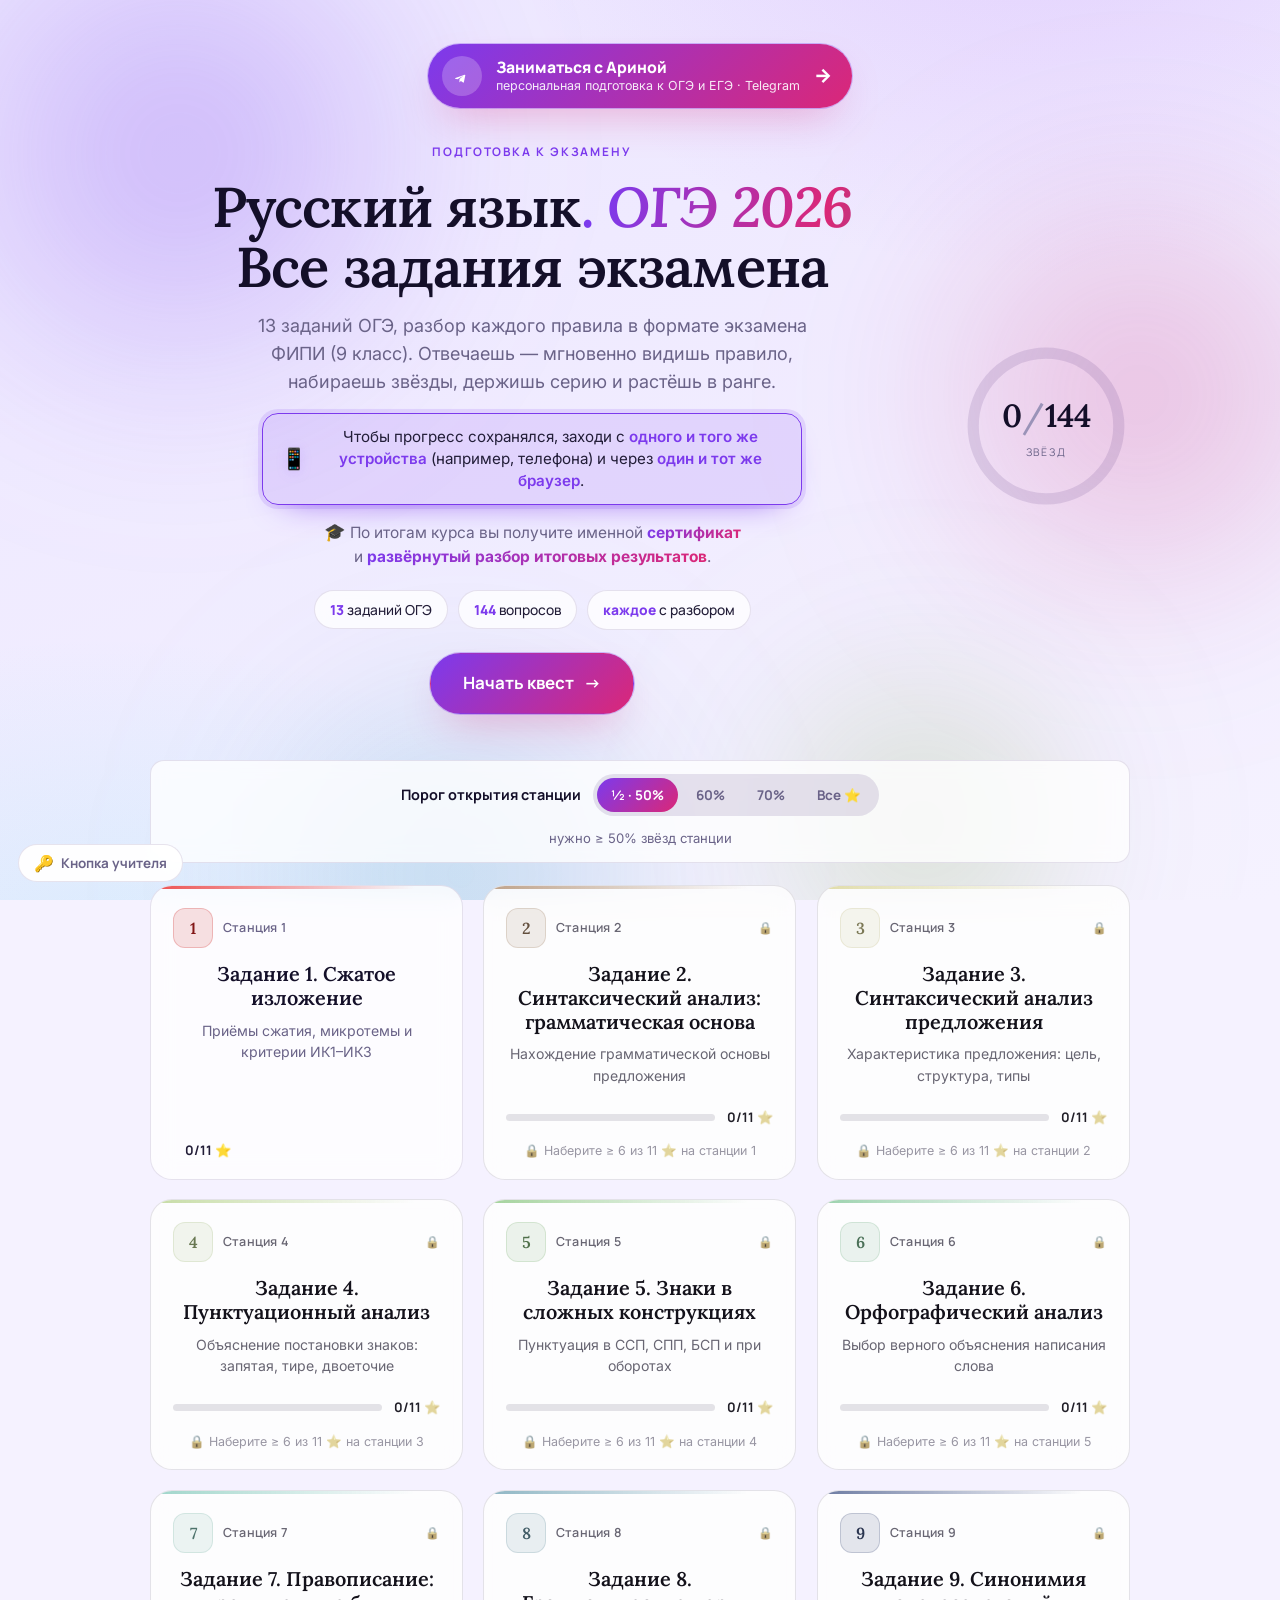
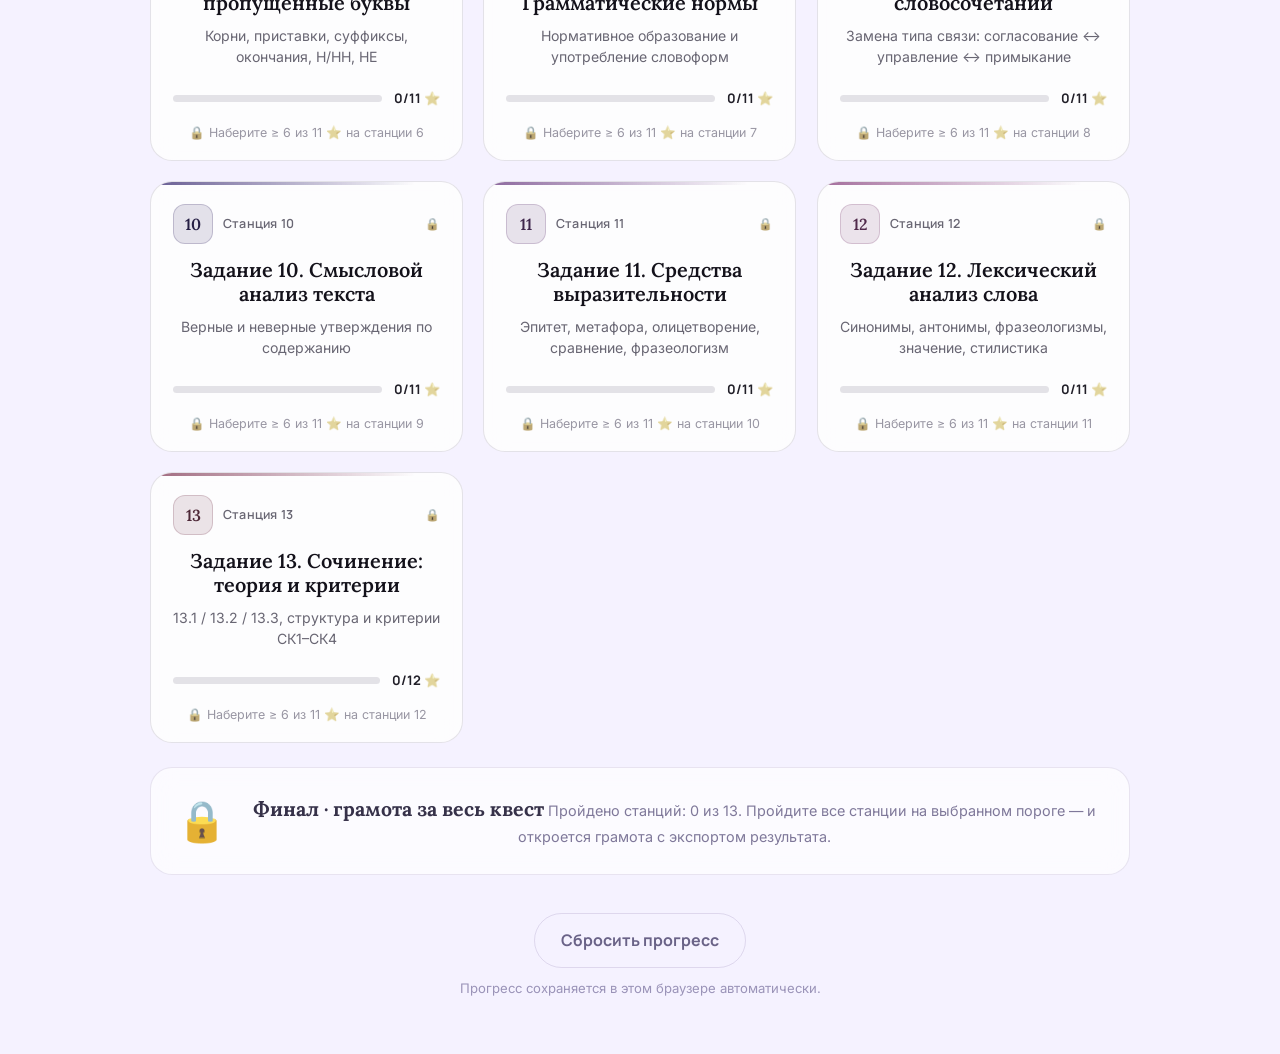
==== commit 7c315d92: "Обновить username: andreycoderr → PROuchitelskaya (URL Pages, share-ссылка) Co-Authored-By: Claude O" ====
--- a/index.html
+++ b/index.html
@@ -199,6 +199,6 @@
   <canvas id="confetti" aria-hidden="true"></canvas>
 
   <script src="data.js?v=1"></script>
-  <script src="app.js?v=1"></script>
+  <script src="app.js?v=2"></script>
 </body>
 </html>
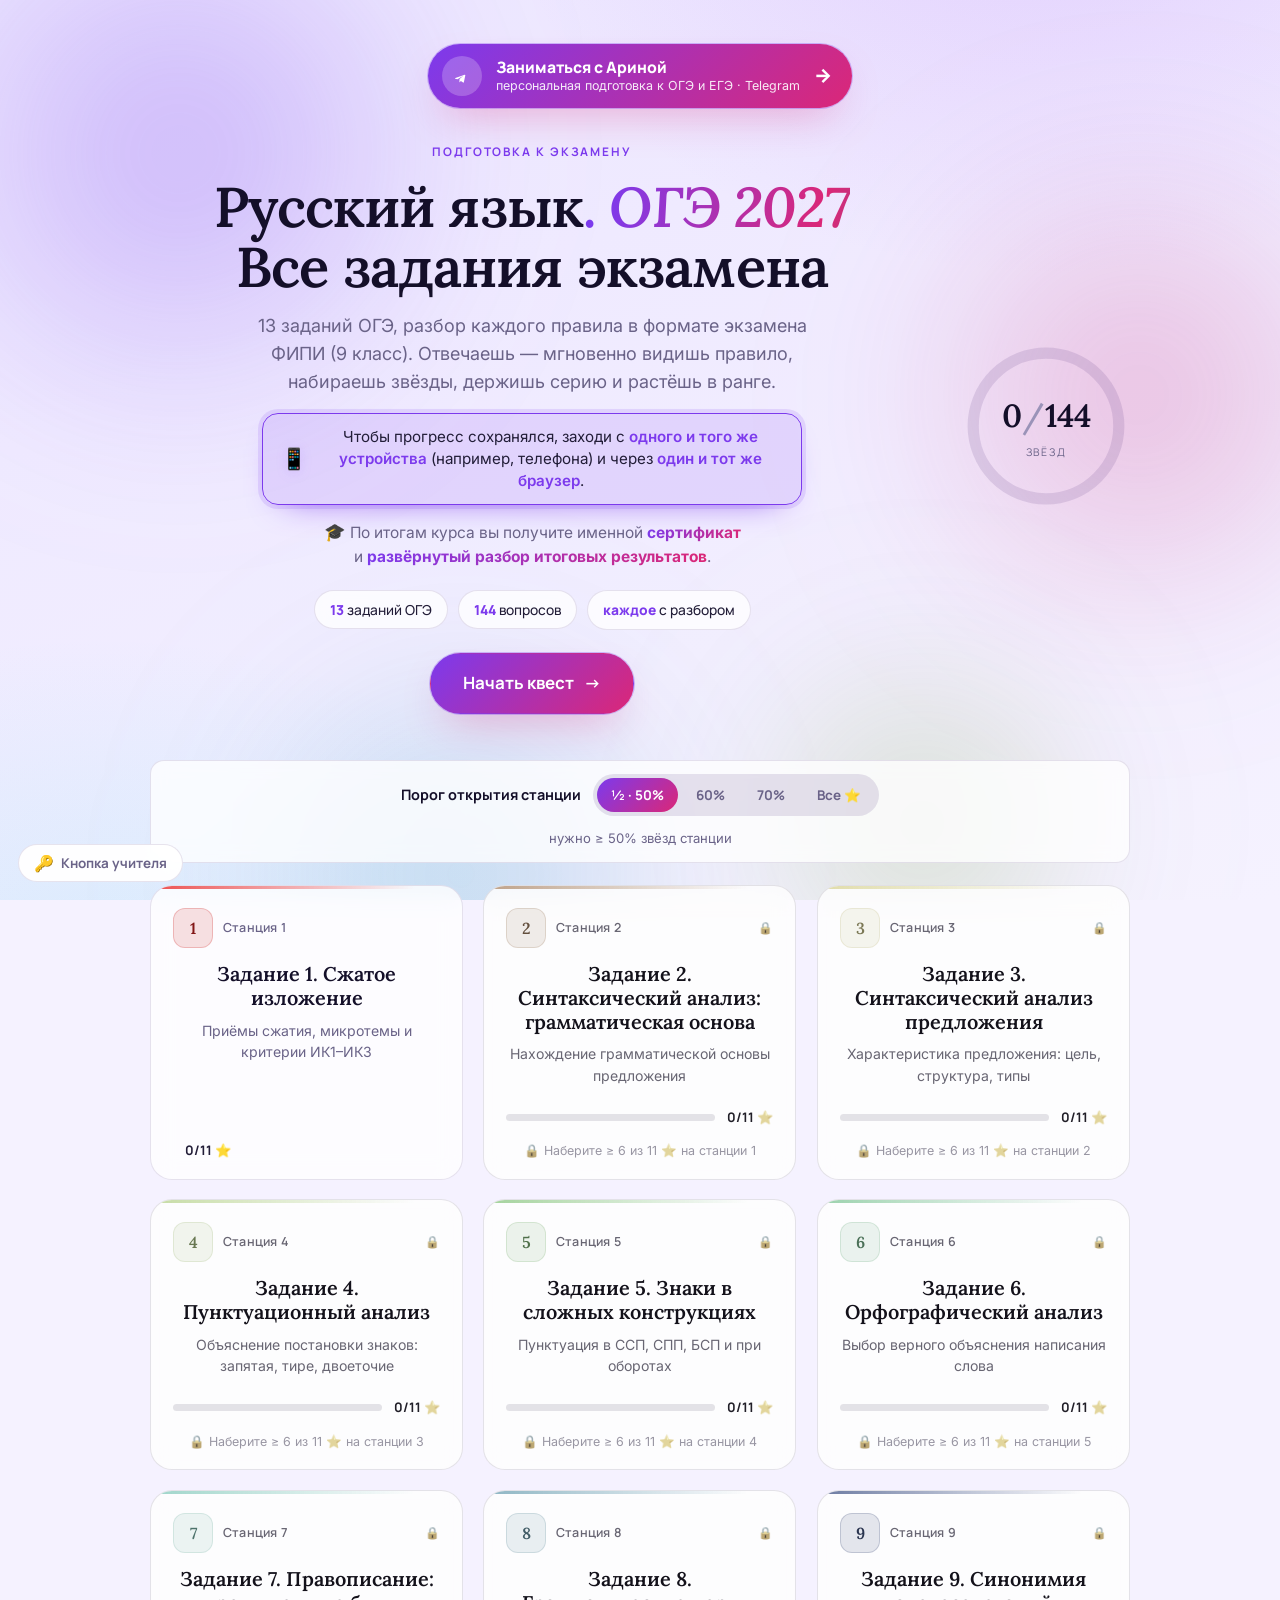
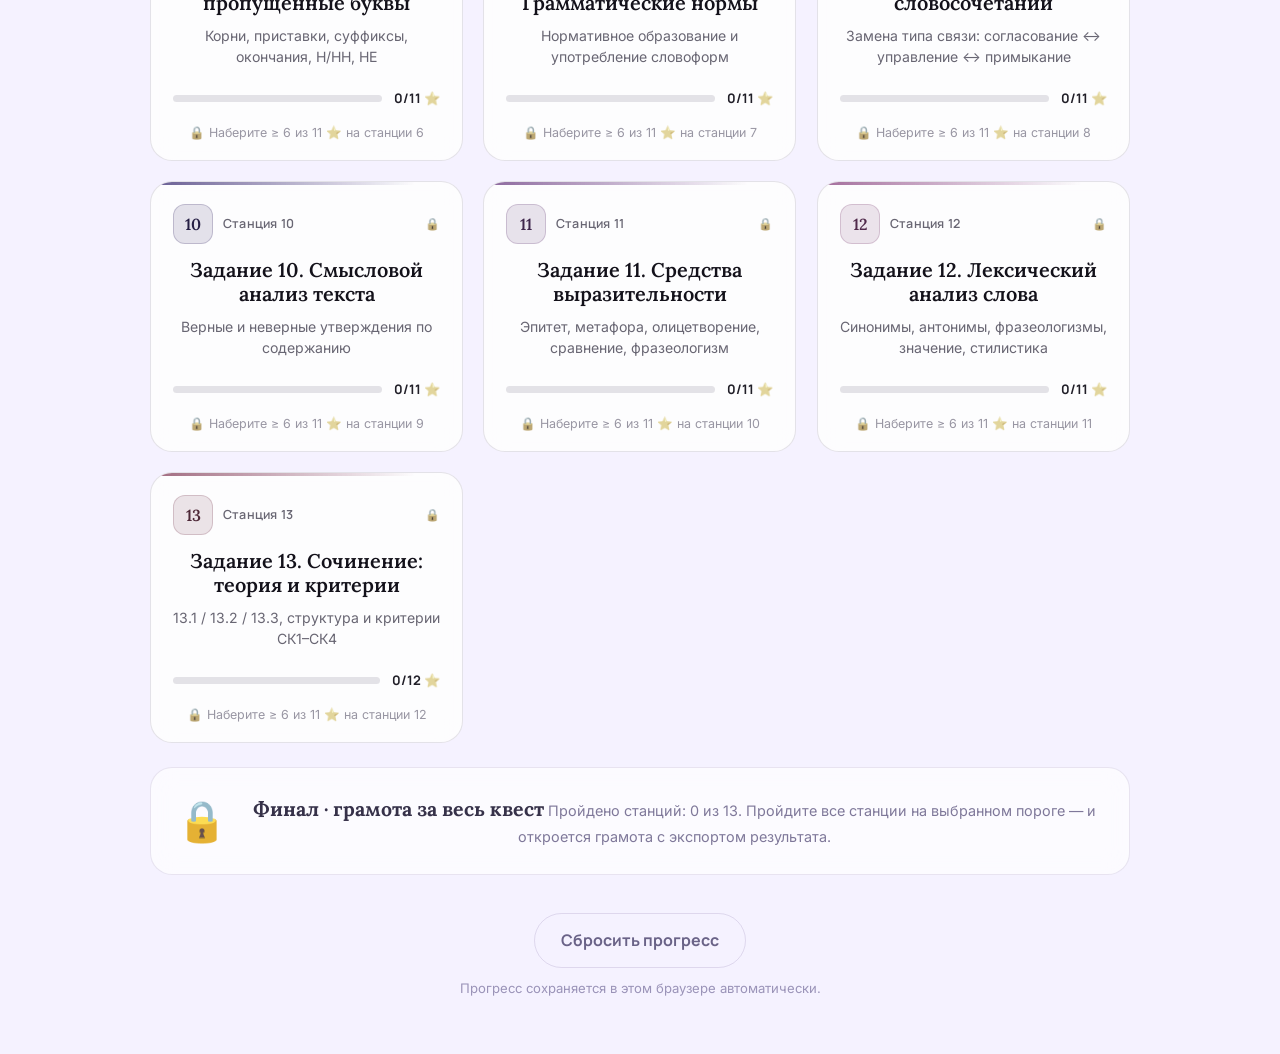
==== commit 6e49268f: "Обновить год на первой странице на 2027" ====
--- a/index.html
+++ b/index.html
@@ -3,13 +3,13 @@
 <head>
   <meta charset="utf-8" />
   <meta name="viewport" content="width=device-width, initial-scale=1, viewport-fit=cover" />
-  <meta name="description" content="Тренажёр ОГЭ 2026 по русскому языку для 9 класса: все задания 1–13 в формате экзамена ФИПИ — изложение, синтаксический и пунктуационный анализ, орфография, грамматические нормы, синонимия словосочетаний, анализ текста, средства выразительности, лексика, сочинение 13.1/13.2/13.3. Разбор каждого правила. От репетитора Арины Галицкой." />
+  <meta name="description" content="Тренажёр ОГЭ 2027 по русскому языку для 9 класса: все задания 1–13 в формате экзамена ФИПИ — изложение, синтаксический и пунктуационный анализ, орфография, грамматические нормы, синонимия словосочетаний, анализ текста, средства выразительности, лексика, сочинение 13.1/13.2/13.3. Разбор каждого правила. От репетитора Арины Галицкой." />
   <meta name="theme-color" content="#0b0d14" media="(prefers-color-scheme: dark)" />
   <meta name="theme-color" content="#f6f1e7" media="(prefers-color-scheme: light)" />
   <link rel="preconnect" href="https://fonts.googleapis.com" />
   <link rel="preconnect" href="https://fonts.gstatic.com" crossorigin />
   <link href="https://fonts.googleapis.com/css2?family=Inter:wght@400;500;600;700;800&family=Manrope:wght@500;600;700;800&family=Lora:ital,wght@0,500;0,600;0,700;1,500;1,600&display=swap" rel="stylesheet" />
-  <title>Русский язык · ОГЭ 2026 — тренажёр всех заданий 1–13 (9 класс)</title>
+  <title>Русский язык · ОГЭ 2027 — тренажёр всех заданий 1–13 (9 класс)</title>
   <link rel="stylesheet" href="styles.css?v=1" />
 </head>
 <body>
@@ -35,7 +35,7 @@
       <header class="hero">
         <div class="hero-body">
           <span class="eyebrow">подготовка к&nbsp;экзамену</span>
-          <h1 class="hero-title">Русский язык<span class="hero-dot">.</span> <span class="grad">ОГЭ&nbsp;2026</span><br />Все задания экзамена</h1>
+          <h1 class="hero-title">Русский язык<span class="hero-dot">.</span> <span class="grad">ОГЭ&nbsp;2027</span><br />Все задания экзамена</h1>
           <p class="hero-sub">13 заданий ОГЭ, разбор каждого правила в&nbsp;формате экзамена ФИПИ (9&nbsp;класс). Отвечаешь — мгновенно видишь правило, набираешь звёзды, держишь серию и&nbsp;растёшь в&nbsp;ранге.</p>
           <p class="hero-note"><span class="hero-note-ico" aria-hidden="true">📱</span><span>Чтобы прогресс сохранялся, заходи с&nbsp;<b>одного и&nbsp;того&nbsp;же устройства</b> (например, телефона) и&nbsp;через <b>один и&nbsp;тот&nbsp;же браузер</b>.</span></p>
           <p class="hero-reward"><span class="hero-reward-ico" aria-hidden="true">🎓</span> По итогам курса вы получите именной <b>сертификат</b> и&nbsp;<b>развёрнутый разбор итоговых результатов</b>.</p>
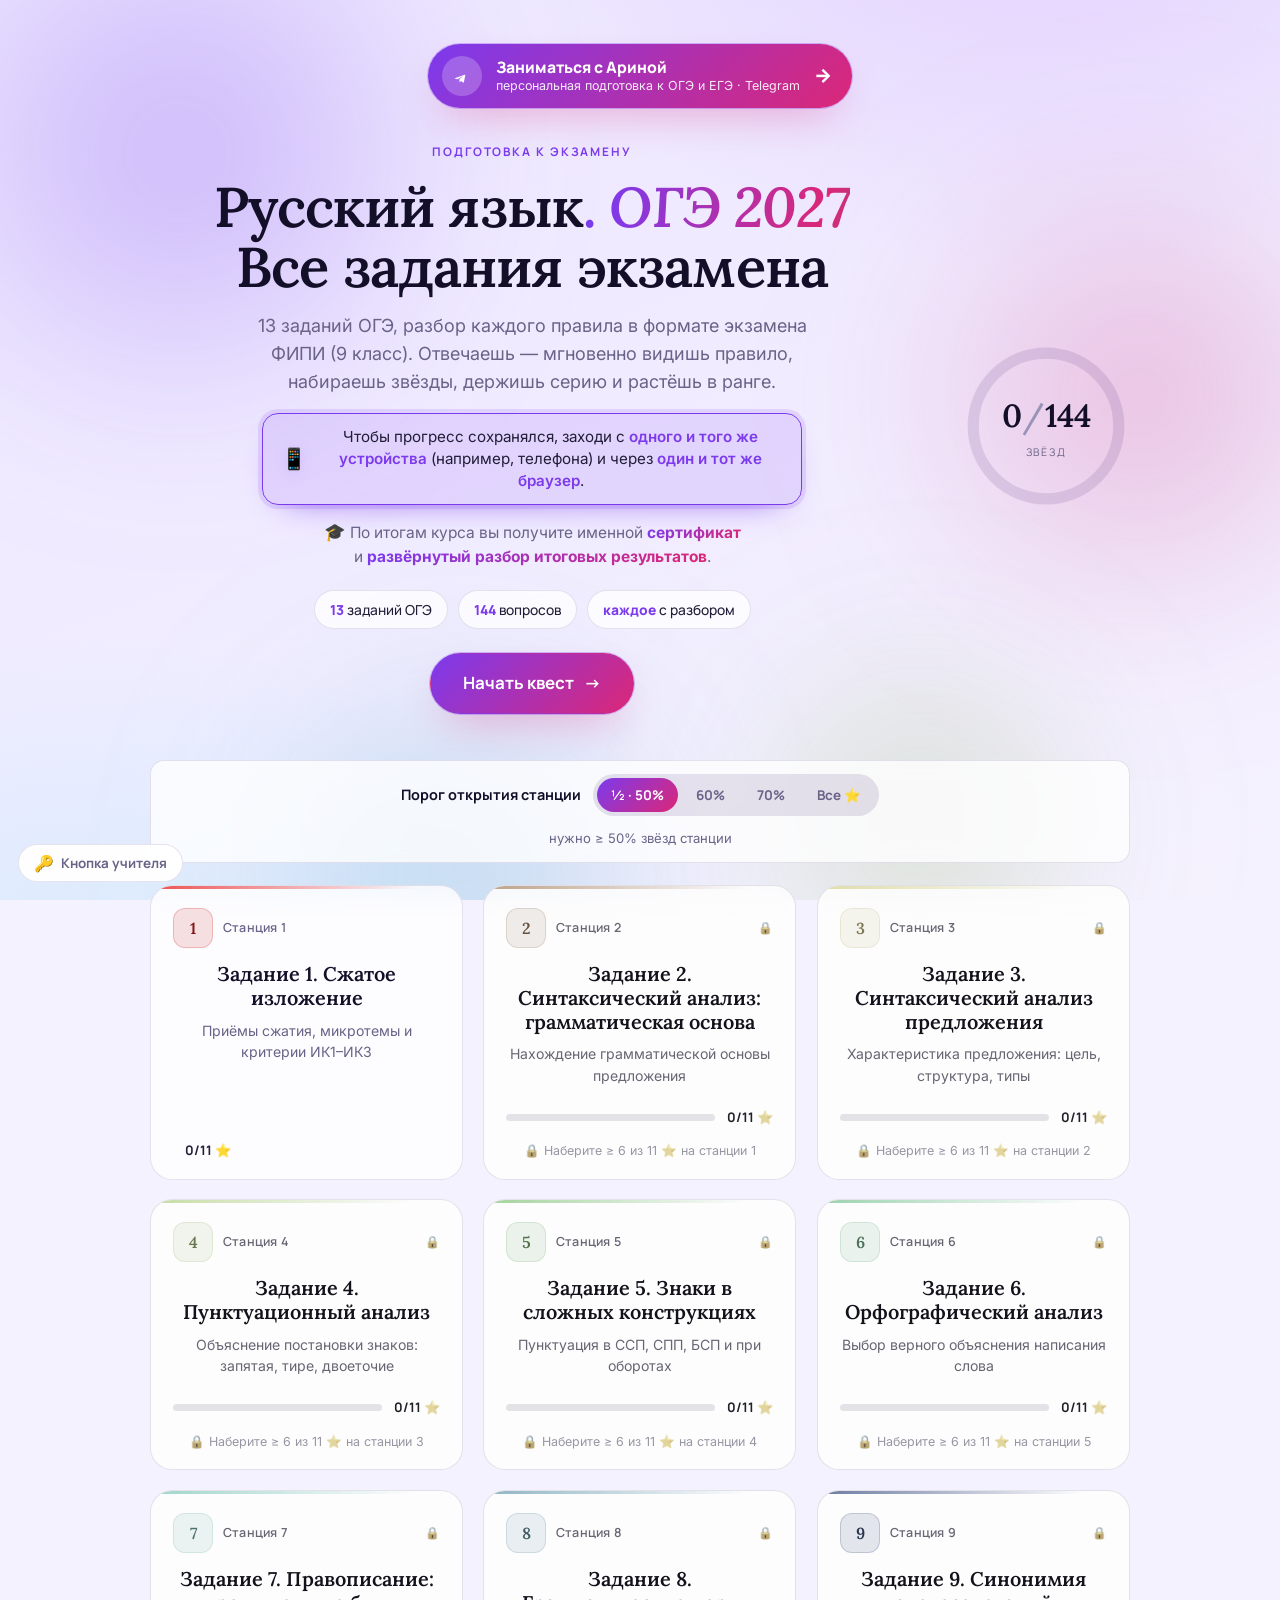
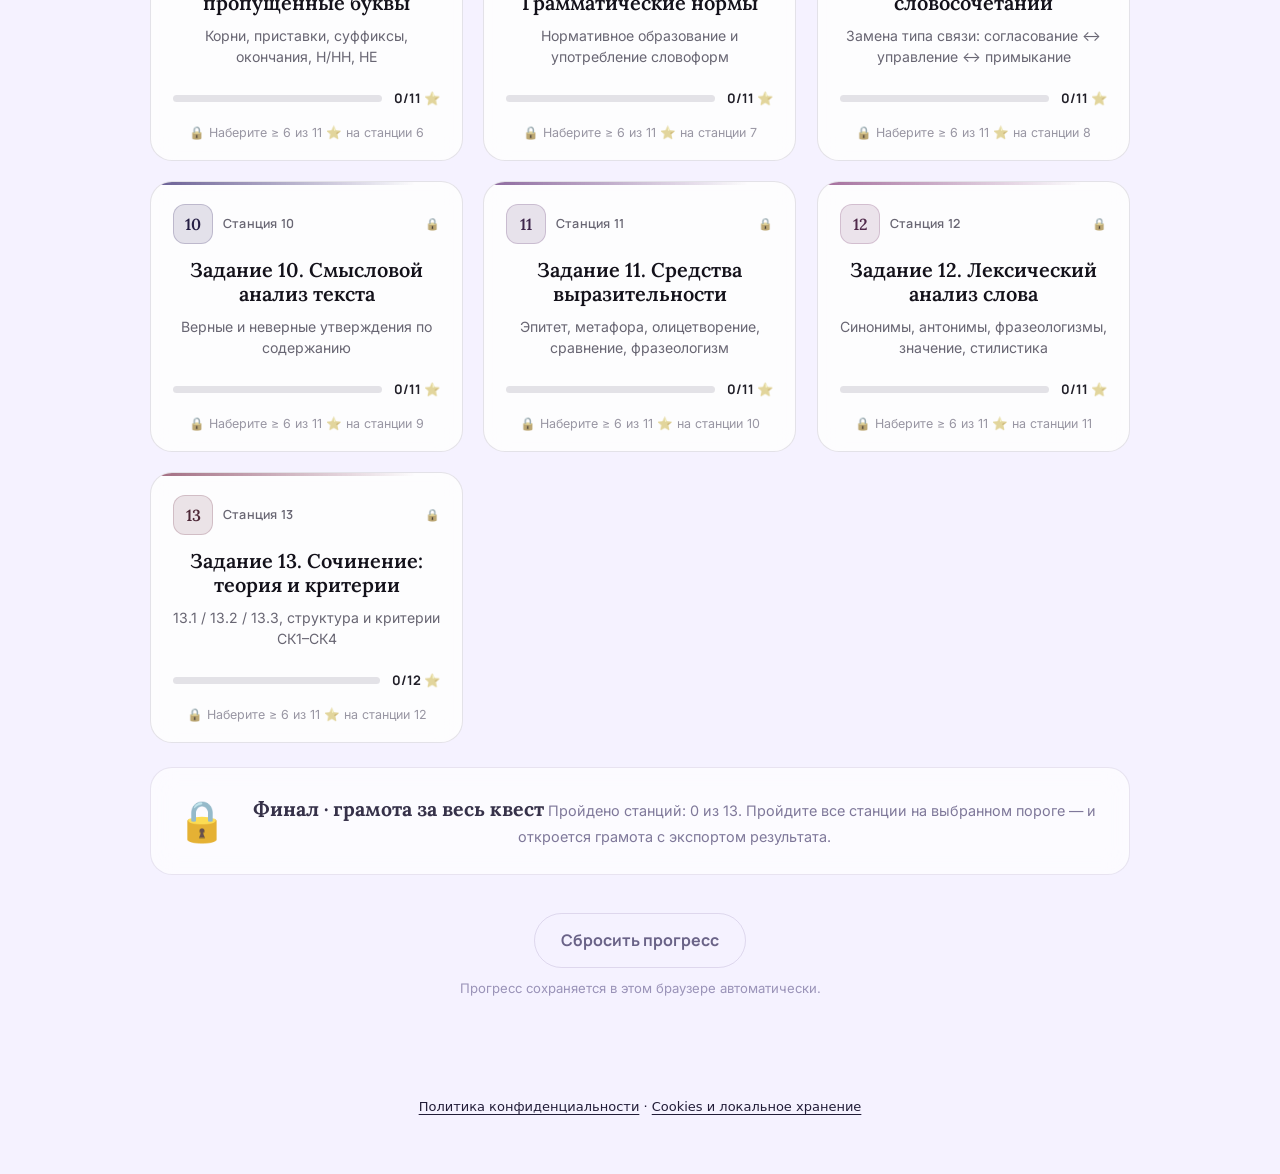
==== commit fc6c1b48: "Link unified privacy policy and local storage information" ====
--- a/index.html
+++ b/index.html
@@ -200,5 +200,11 @@
 
   <script src="data.js?v=1"></script>
   <script src="app.js?v=2"></script>
+
+  <footer id="legal-footer" style="position:relative;z-index:1;max-width:1100px;margin:24px auto;padding:18px 24px 32px;text-align:center;font:13px/1.7 system-ui,sans-serif;">
+    <a href="https://arinagalitskaia.ru/privacy.html" style="color:inherit;text-decoration:underline;text-underline-offset:3px;">Политика конфиденциальности</a>
+    <span aria-hidden="true"> · </span>
+    <a href="https://arinagalitskaia.ru/cookies.html" style="color:inherit;text-decoration:underline;text-underline-offset:3px;">Cookies и локальное хранение</a>
+  </footer>
 </body>
 </html>
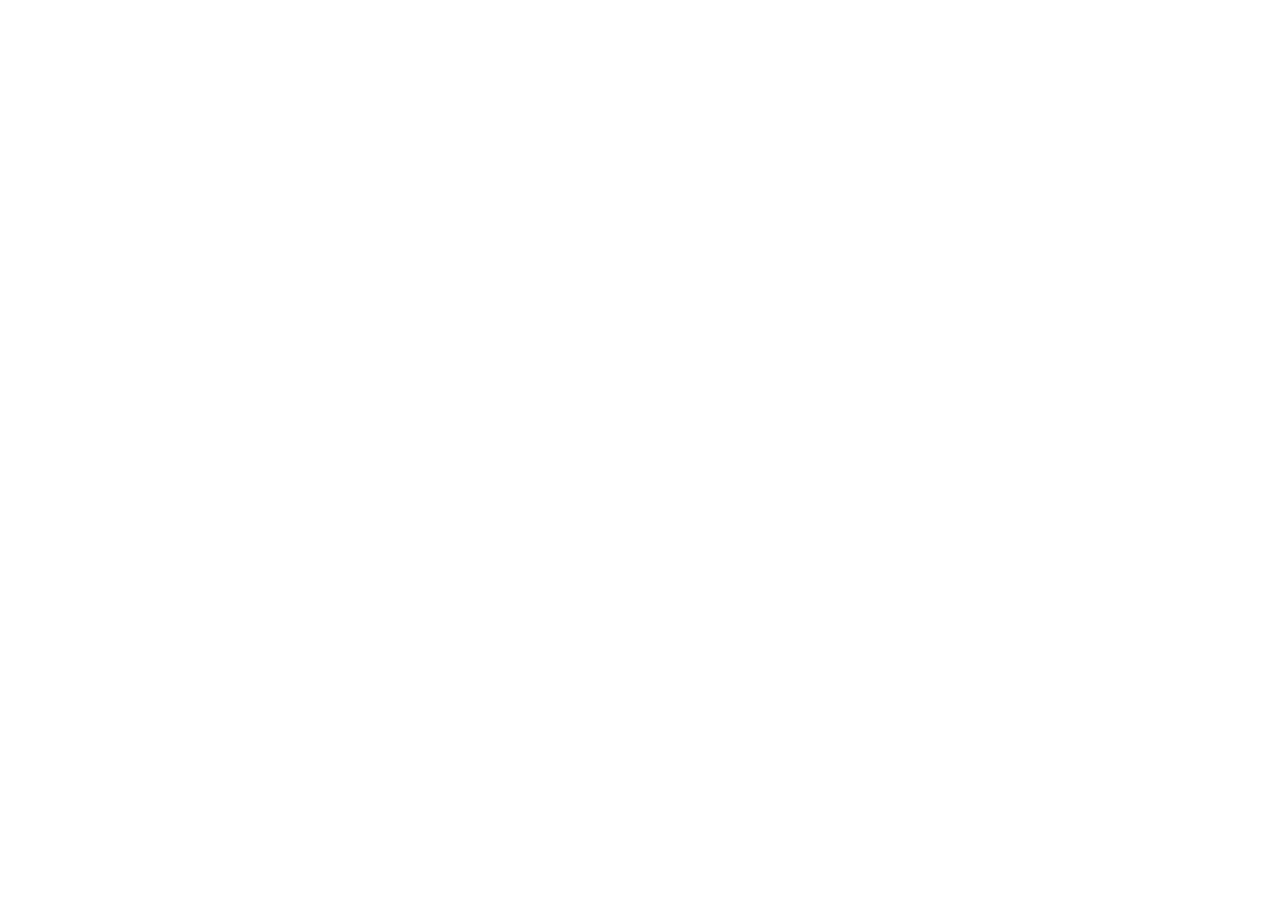
==== commit 78ebc107: "Move trainer to the Russian hosting and preserve local progress" ====
--- a/index.html
+++ b/index.html
@@ -1,210 +1 @@
-<!doctype html>
-<html lang="ru">
-<head>
-  <meta charset="utf-8" />
-  <meta name="viewport" content="width=device-width, initial-scale=1, viewport-fit=cover" />
-  <meta name="description" content="Тренажёр ОГЭ 2027 по русскому языку для 9 класса: все задания 1–13 в формате экзамена ФИПИ — изложение, синтаксический и пунктуационный анализ, орфография, грамматические нормы, синонимия словосочетаний, анализ текста, средства выразительности, лексика, сочинение 13.1/13.2/13.3. Разбор каждого правила. От репетитора Арины Галицкой." />
-  <meta name="theme-color" content="#0b0d14" media="(prefers-color-scheme: dark)" />
-  <meta name="theme-color" content="#f6f1e7" media="(prefers-color-scheme: light)" />
-  <link rel="preconnect" href="https://fonts.googleapis.com" />
-  <link rel="preconnect" href="https://fonts.gstatic.com" crossorigin />
-  <link href="https://fonts.googleapis.com/css2?family=Inter:wght@400;500;600;700;800&family=Manrope:wght@500;600;700;800&family=Lora:ital,wght@0,500;0,600;0,700;1,500;1,600&display=swap" rel="stylesheet" />
-  <title>Русский язык · ОГЭ 2027 — тренажёр всех заданий 1–13 (9 класс)</title>
-  <link rel="stylesheet" href="styles.css?v=1" />
-</head>
-<body>
-  <div class="aurora" aria-hidden="true">
-    <span class="blob b1"></span><span class="blob b2"></span><span class="blob b3"></span><span class="blob b4"></span>
-  </div>
-
-  <div class="page">
-
-    <!-- ===== MAP / HOME ===== -->
-    <section class="view view-map" id="view-map">
-      <a class="cta-banner cta-top" href="https://t.me/ArinaGalitskaya" target="_blank" rel="noopener" aria-label="Записаться на занятие с Ариной в Telegram">
-        <span class="cta-ico" aria-hidden="true">
-          <svg viewBox="0 0 24 24" width="20" height="20" fill="currentColor"><path d="M9.04 15.66 8.85 19.4c.27 0 .39-.11.53-.25l1.27-1.21 2.63 1.93c.48.27.83.13.95-.45l1.72-8.07.01-.01c.16-.74-.27-1.03-.74-.85L4.06 14.36c-.73.28-.72.69-.12.87l2.6.81 6.05-3.81c.29-.18.55-.08.34.1z"/></svg>
-        </span>
-        <span class="cta-content">
-          <strong>Заниматься с&nbsp;Ариной</strong>
-          <span class="cta-sub">персональная подготовка к&nbsp;ОГЭ и&nbsp;ЕГЭ · Telegram</span>
-        </span>
-        <span class="cta-arrow" aria-hidden="true">→</span>
-      </a>
-
-      <header class="hero">
-        <div class="hero-body">
-          <span class="eyebrow">подготовка к&nbsp;экзамену</span>
-          <h1 class="hero-title">Русский язык<span class="hero-dot">.</span> <span class="grad">ОГЭ&nbsp;2027</span><br />Все задания экзамена</h1>
-          <p class="hero-sub">13 заданий ОГЭ, разбор каждого правила в&nbsp;формате экзамена ФИПИ (9&nbsp;класс). Отвечаешь — мгновенно видишь правило, набираешь звёзды, держишь серию и&nbsp;растёшь в&nbsp;ранге.</p>
-          <p class="hero-note"><span class="hero-note-ico" aria-hidden="true">📱</span><span>Чтобы прогресс сохранялся, заходи с&nbsp;<b>одного и&nbsp;того&nbsp;же устройства</b> (например, телефона) и&nbsp;через <b>один и&nbsp;тот&nbsp;же браузер</b>.</span></p>
-          <p class="hero-reward"><span class="hero-reward-ico" aria-hidden="true">🎓</span> По итогам курса вы получите именной <b>сертификат</b> и&nbsp;<b>развёрнутый разбор итоговых результатов</b>.</p>
-          <div class="hero-chips">
-            <span class="chip"><b>13</b> заданий ОГЭ</span>
-            <span class="chip"><b id="chip-q">130</b> вопросов</span>
-            <span class="chip"><b>каждое</b> с&nbsp;разбором</span>
-          </div>
-          <button class="btn btn-primary btn-lg hero-cta" id="start-btn" type="button">
-            <span id="start-label">Начать квест</span><span class="btn-arrow" aria-hidden="true">→</span>
-          </button>
-        </div>
-
-        <div class="progress-orb" role="status" aria-label="Общий прогресс">
-          <svg viewBox="0 0 120 120" class="orb-ring" aria-hidden="true">
-            <defs>
-              <linearGradient id="orbgrad" x1="0" y1="0" x2="1" y2="1">
-                <stop offset="0%" stop-color="#c084fc" /><stop offset="100%" stop-color="#ec4899" />
-              </linearGradient>
-            </defs>
-            <circle class="orb-track" cx="60" cy="60" r="52" />
-            <circle class="orb-fill" id="orb-fill" cx="60" cy="60" r="52" />
-          </svg>
-          <div class="orb-inner">
-            <span class="orb-num"><span id="stars-earned">0</span><span class="orb-slash">/</span><span id="stars-total">0</span></span>
-            <span class="orb-label">звёзд</span>
-          </div>
-        </div>
-      </header>
-
-      <div class="rank-banner" id="rank-banner" hidden></div>
-
-      <div class="settings" id="settings">
-        <span class="set-label">Порог открытия станции</span>
-        <div class="set-options" id="set-options" role="group" aria-label="Порог открытия станции">
-          <button type="button" data-th="0.5">½&nbsp;· 50%</button>
-          <button type="button" data-th="0.6">60%</button>
-          <button type="button" data-th="0.7">70%</button>
-          <button type="button" data-th="1">Все&nbsp;⭐</button>
-        </div>
-        <span class="set-hint" id="set-hint"></span>
-      </div>
-
-      <div class="map-grid" id="map-grid" aria-label="Карта квеста"></div>
-
-      <div class="finale" id="finale"></div>
-
-      <div class="map-footer">
-        <button class="btn btn-ghost" id="reset-progress" type="button">Сбросить прогресс</button>
-        <p class="map-note">Прогресс сохраняется в&nbsp;этом браузере автоматически.</p>
-      </div>
-
-      <button class="teacher-btn" id="teacher-btn" type="button" aria-label="Кнопка учителя — открыть все станции по коду">
-        <span class="tb-ico" aria-hidden="true">🔑</span><span class="tb-text">Кнопка учителя</span>
-      </button>
-    </section>
-
-    <!-- ===== STATION / PLAY ===== -->
-    <section class="view view-station" id="view-station" hidden>
-      <div class="station-bar">
-        <button class="back-btn" id="back-btn" type="button" aria-label="Вернуться к карте">
-          <span aria-hidden="true">←</span> К&nbsp;карте
-        </button>
-        <div class="station-meta">
-          <span class="station-tag" id="st-tag">Ор</span>
-          <span class="station-name" id="st-name">Станция</span>
-        </div>
-        <div class="hud">
-          <span class="streak" id="streak" hidden>🔥&nbsp;<span id="streak-n">0</span></span>
-          <span class="station-score"><span id="st-score">0</span><span class="muted">/<span id="st-score-total">0</span></span>&nbsp;⭐</span>
-        </div>
-      </div>
-
-      <div class="track" aria-hidden="true"><div class="track-fill" id="track-fill"></div></div>
-
-      <main class="content">
-        <section class="card question" id="qcard">
-          <div class="question-head">
-            <span class="qnum">Вопрос <span id="qnum">1</span> <span class="muted">из <span id="qtotal">1</span></span></span>
-          </div>
-          <p class="qtext" id="qtext"></p>
-          <div class="qpassage" id="qpassage" hidden></div>
-          <div class="board" id="board" aria-live="polite"></div>
-          <div class="feedback" id="feedback" hidden></div>
-          <div class="controls">
-            <button id="next-btn" class="btn btn-primary" type="button" hidden>
-              <span id="next-label">Следующий вопрос</span>
-              <span class="btn-arrow" aria-hidden="true">→</span>
-            </button>
-          </div>
-        </section>
-      </main>
-    </section>
-
-    <!-- ===== STATION RESULT ===== -->
-    <section class="view view-result" id="view-result" hidden>
-      <div class="result-card card">
-        <div class="result-badge" id="result-badge">⭐</div>
-        <h2 class="result-title" id="result-title">Станция пройдена!</h2>
-        <p class="result-score" id="result-score"></p>
-        <p class="result-sub" id="result-sub"></p>
-        <div class="result-actions">
-          <button class="btn btn-primary btn-lg" id="result-next" type="button" hidden>
-            <span>Следующая станция</span><span class="btn-arrow" aria-hidden="true">→</span>
-          </button>
-          <button class="btn btn-soft" id="result-retry" type="button">Пройти заново</button>
-          <button class="btn btn-ghost" id="result-map" type="button">К&nbsp;карте квеста</button>
-        </div>
-      </div>
-    </section>
-
-    <!-- ===== FINAL CERTIFICATE ===== -->
-    <section class="view view-cert" id="view-certificate" hidden>
-      <div class="cert-wrap">
-        <div class="cert" id="cert">
-          <span class="cert-seal" aria-hidden="true">★</span>
-          <span class="cert-eyebrow">Подготовка к&nbsp;ОГЭ и&nbsp;ЕГЭ с&nbsp;Ариной</span>
-          <h2 class="cert-title">Грамота</h2>
-          <p class="cert-line">награждается</p>
-          <input class="cert-name" id="cert-name" type="text" maxlength="40" placeholder="впишите имя ученика" autocomplete="off" />
-          <p class="cert-line">за прохождение квеста<br><b>«Русский язык. ОГЭ&nbsp;2026»</b></p>
-          <div class="cert-stats">
-            <div class="cert-stat"><span id="cert-stars">0/100</span><small>звёзд</small></div>
-            <div class="cert-stat"><span id="cert-pct">0%</span><small>верных</small></div>
-            <div class="cert-stat"><span id="cert-rank">—</span><small>ранг</small></div>
-          </div>
-          <p class="cert-date" id="cert-date"></p>
-        </div>
-        <div class="cert-actions">
-          <button class="btn btn-primary btn-lg" id="cert-analysis" type="button">📊&nbsp;Рекомендации и&nbsp;разбор ошибок</button>
-          <button class="btn btn-soft" id="cert-copy" type="button">📋&nbsp;Скопировать результат</button>
-          <button class="btn btn-soft" id="cert-png" type="button">🖼&nbsp;Сохранить грамоту</button>
-          <a class="btn btn-soft" id="cert-tg" target="_blank" rel="noopener">✈️&nbsp;Отправить репетитору</a>
-          <button class="btn btn-ghost" id="cert-map" type="button">К&nbsp;карте</button>
-        </div>
-      </div>
-    </section>
-
-    <!-- ===== ANALYSIS / RECOMMENDATIONS ===== -->
-    <section class="view view-analysis" id="view-analysis" hidden>
-      <div class="analysis-wrap">
-        <h2 class="analysis-title">Твой разбор и&nbsp;рекомендации</h2>
-        <p class="analysis-sub" id="analysis-sub"></p>
-        <div class="analysis-body" id="analysis-body"></div>
-        <div class="analysis-arina">
-          <span class="arina-ico" aria-hidden="true">💬</span>
-          <p>Если по&nbsp;каким-то темам остаются сложности — <b>обязательно обратись к&nbsp;Арине</b>. На&nbsp;занятии вы разберёте ошибки персонально и&nbsp;закроете пробелы.</p>
-          <a class="btn btn-primary" href="https://t.me/ArinaGalitskaya" target="_blank" rel="noopener">Написать Арине в&nbsp;Telegram</a>
-        </div>
-        <div class="analysis-actions">
-          <button class="btn btn-soft" id="analysis-copy" type="button">📋&nbsp;Скопировать рекомендации</button>
-          <button class="btn btn-ghost" id="analysis-back" type="button">← К&nbsp;грамоте</button>
-          <button class="btn btn-ghost" id="analysis-map" type="button">К&nbsp;карте</button>
-        </div>
-      </div>
-    </section>
-
-  </div>
-
-  <div class="toast" id="toast" hidden></div>
-  <canvas id="confetti" aria-hidden="true"></canvas>
-
-  <script src="data.js?v=1"></script>
-  <script src="app.js?v=2"></script>
-
-  <footer id="legal-footer" style="position:relative;z-index:1;max-width:1100px;margin:24px auto;padding:18px 24px 32px;text-align:center;font:13px/1.7 system-ui,sans-serif;">
-    <a href="https://arinagalitskaia.ru/privacy.html" style="color:inherit;text-decoration:underline;text-underline-offset:3px;">Политика конфиденциальности</a>
-    <span aria-hidden="true"> · </span>
-    <a href="https://arinagalitskaia.ru/cookies.html" style="color:inherit;text-decoration:underline;text-underline-offset:3px;">Cookies и локальное хранение</a>
-  </footer>
-</body>
-</html>
+<!doctype html><html lang="ru"><head><meta charset="utf-8"><meta name="referrer" content="no-referrer"><meta name="viewport" content="width=device-width,initial-scale=1"><title>Тренажёр переехал</title><link rel="canonical" href="https://prouchitelskaya.ru/trainers/oge/"></head><body><p>Тренажёр теперь работает на российском сайте. Переносим сохранённый прогресс…</p><a href="https://prouchitelskaya.ru/trainers/oge/">Открыть тренажёр</a><script>(function(){const data={version:1,exam:'oge',values:{}};try{const key='rusoge2026:v1';const value=localStorage.getItem(key);if(value&&value.length<150000){JSON.parse(value);data.values[key]=value;}}catch(e){}const hash=Object.keys(data.values).length?'#legacy-progress='+encodeURIComponent(btoa(unescape(encodeURIComponent(JSON.stringify(data))))):'';location.replace('https://prouchitelskaya.ru/trainers/oge/'+hash);})();</script></body></html>
